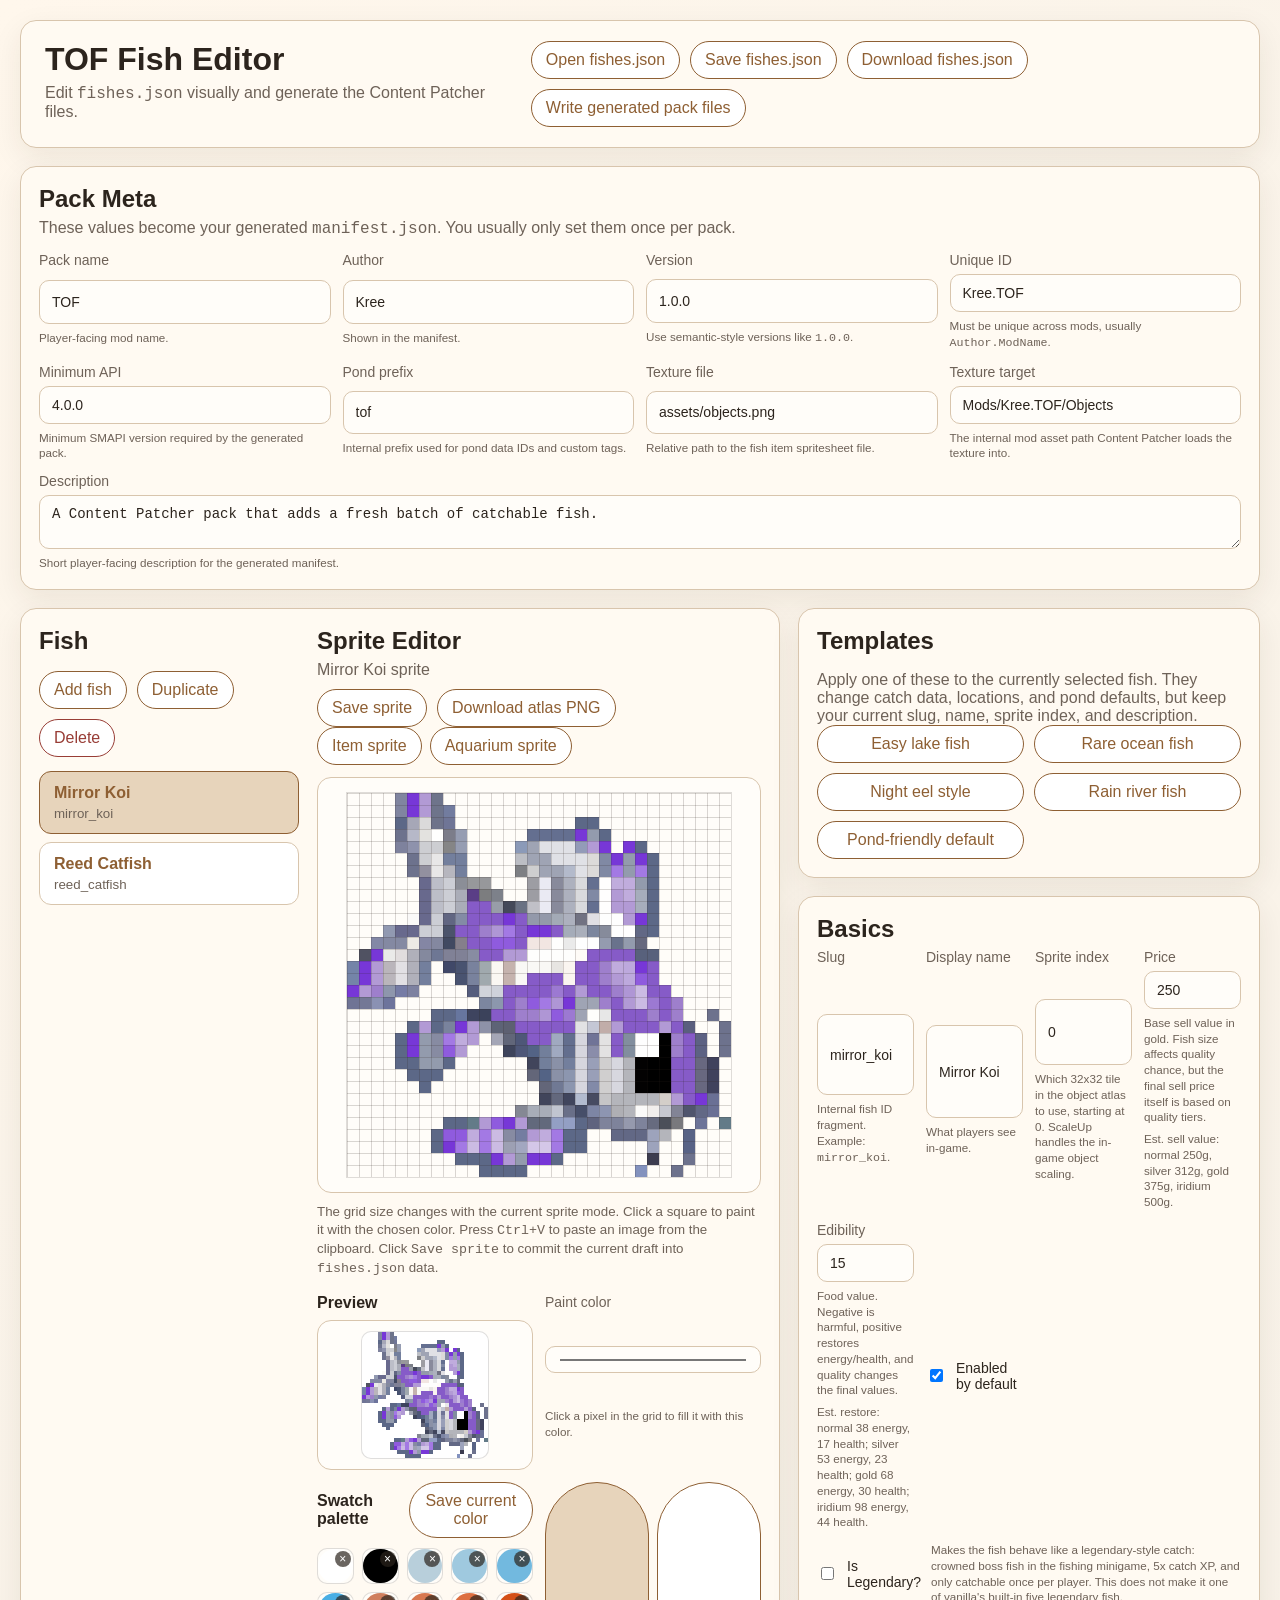
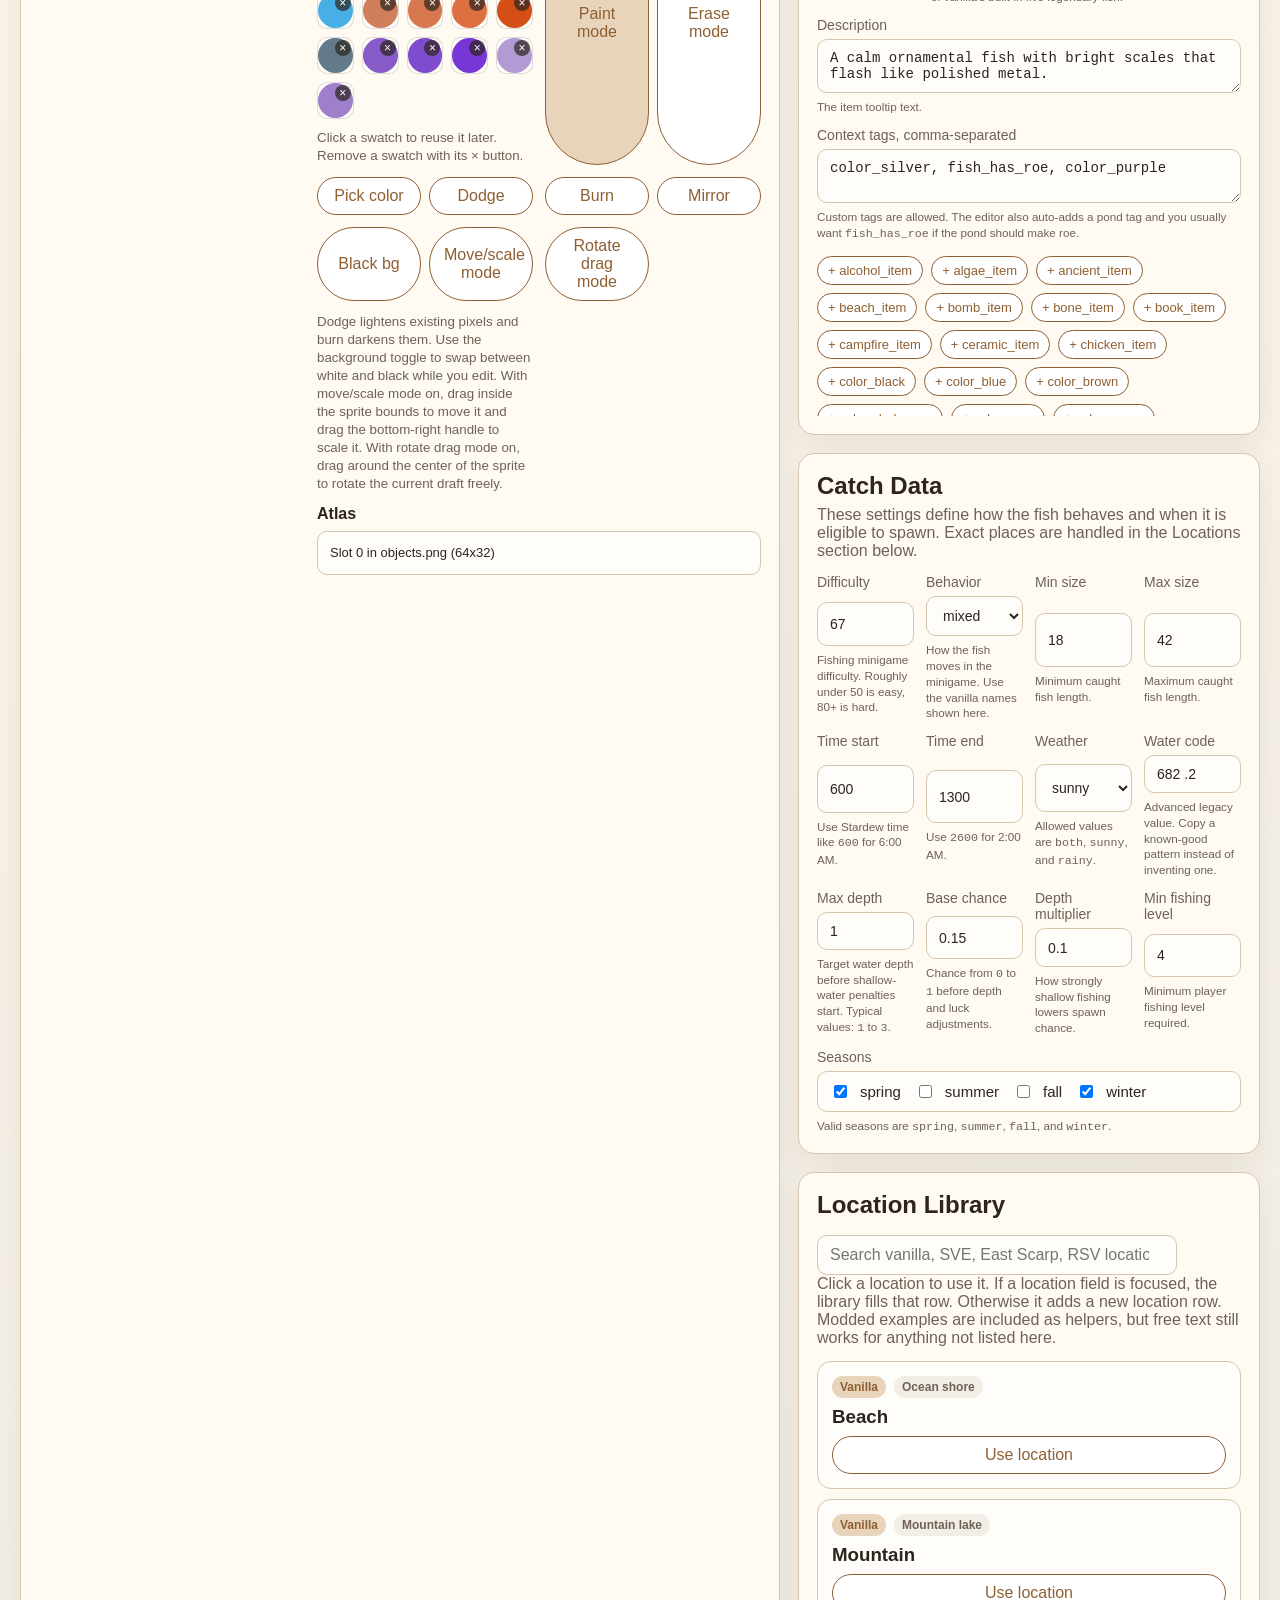
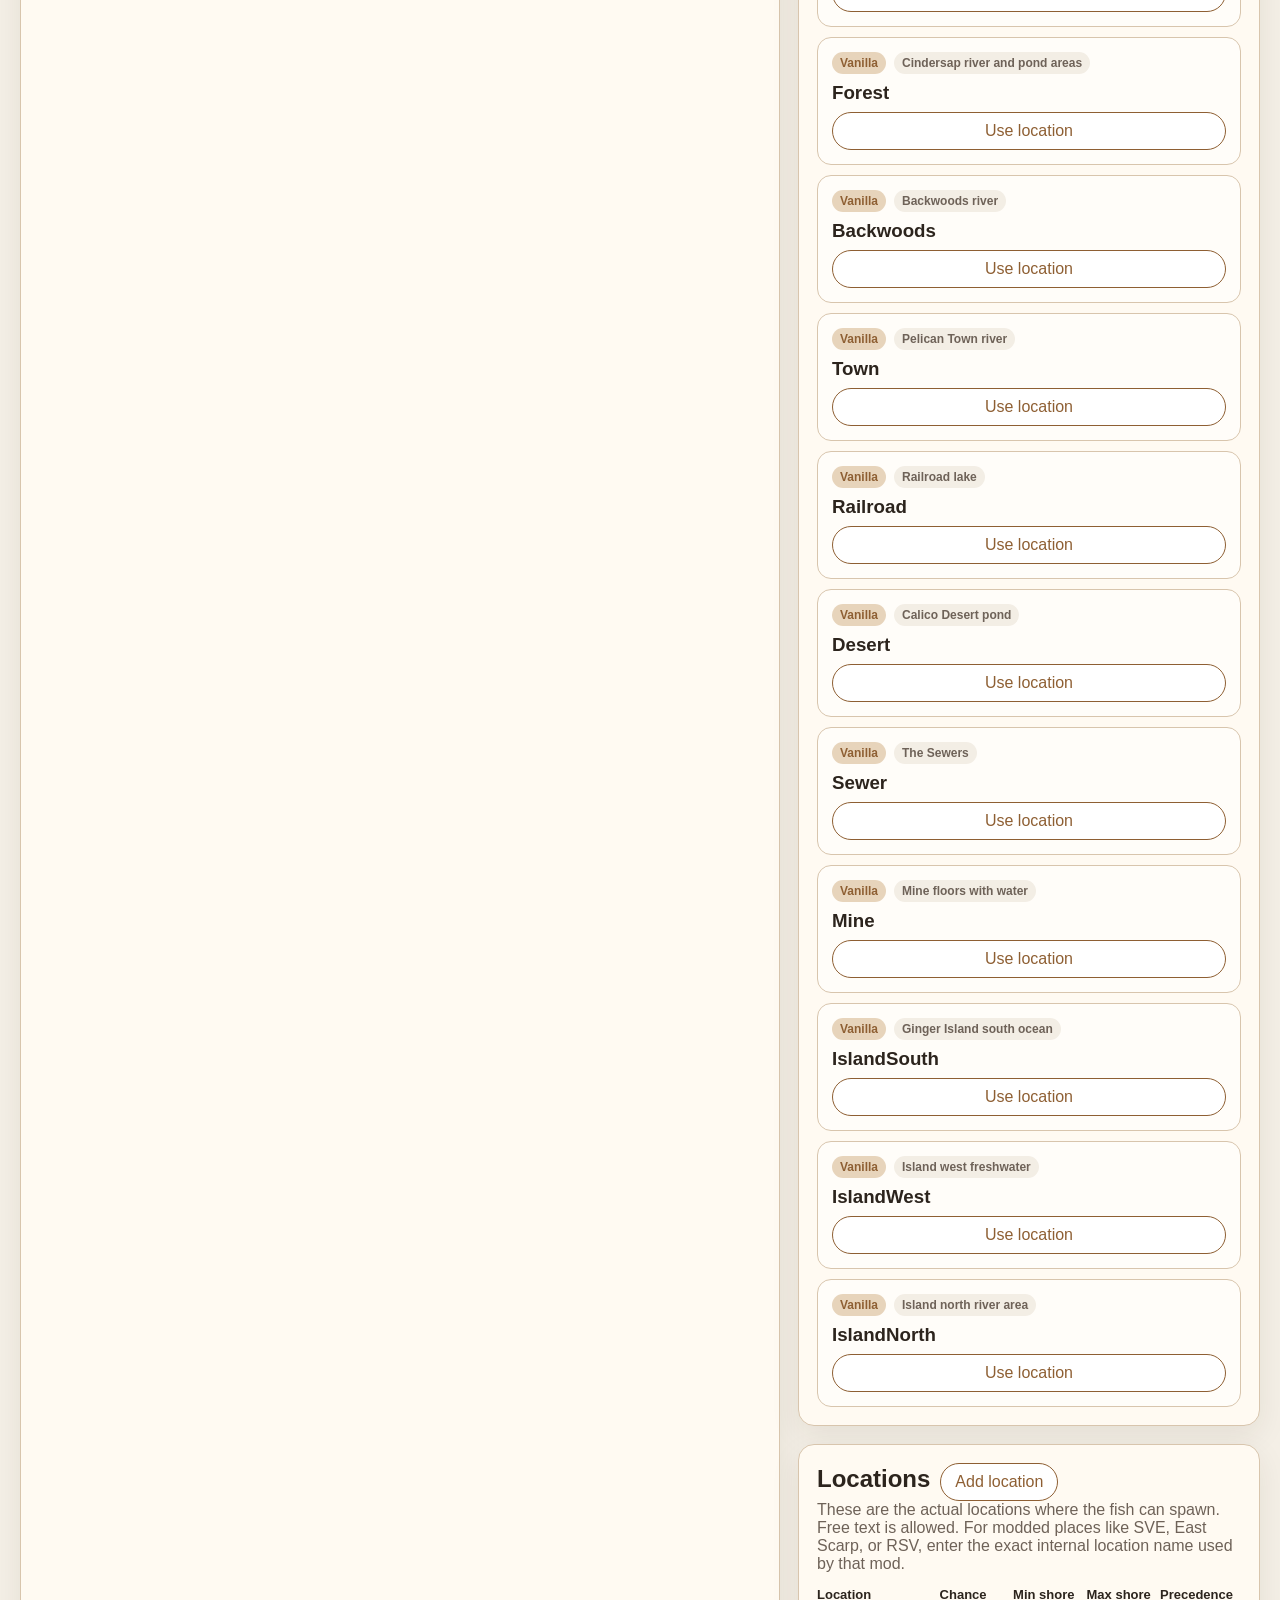
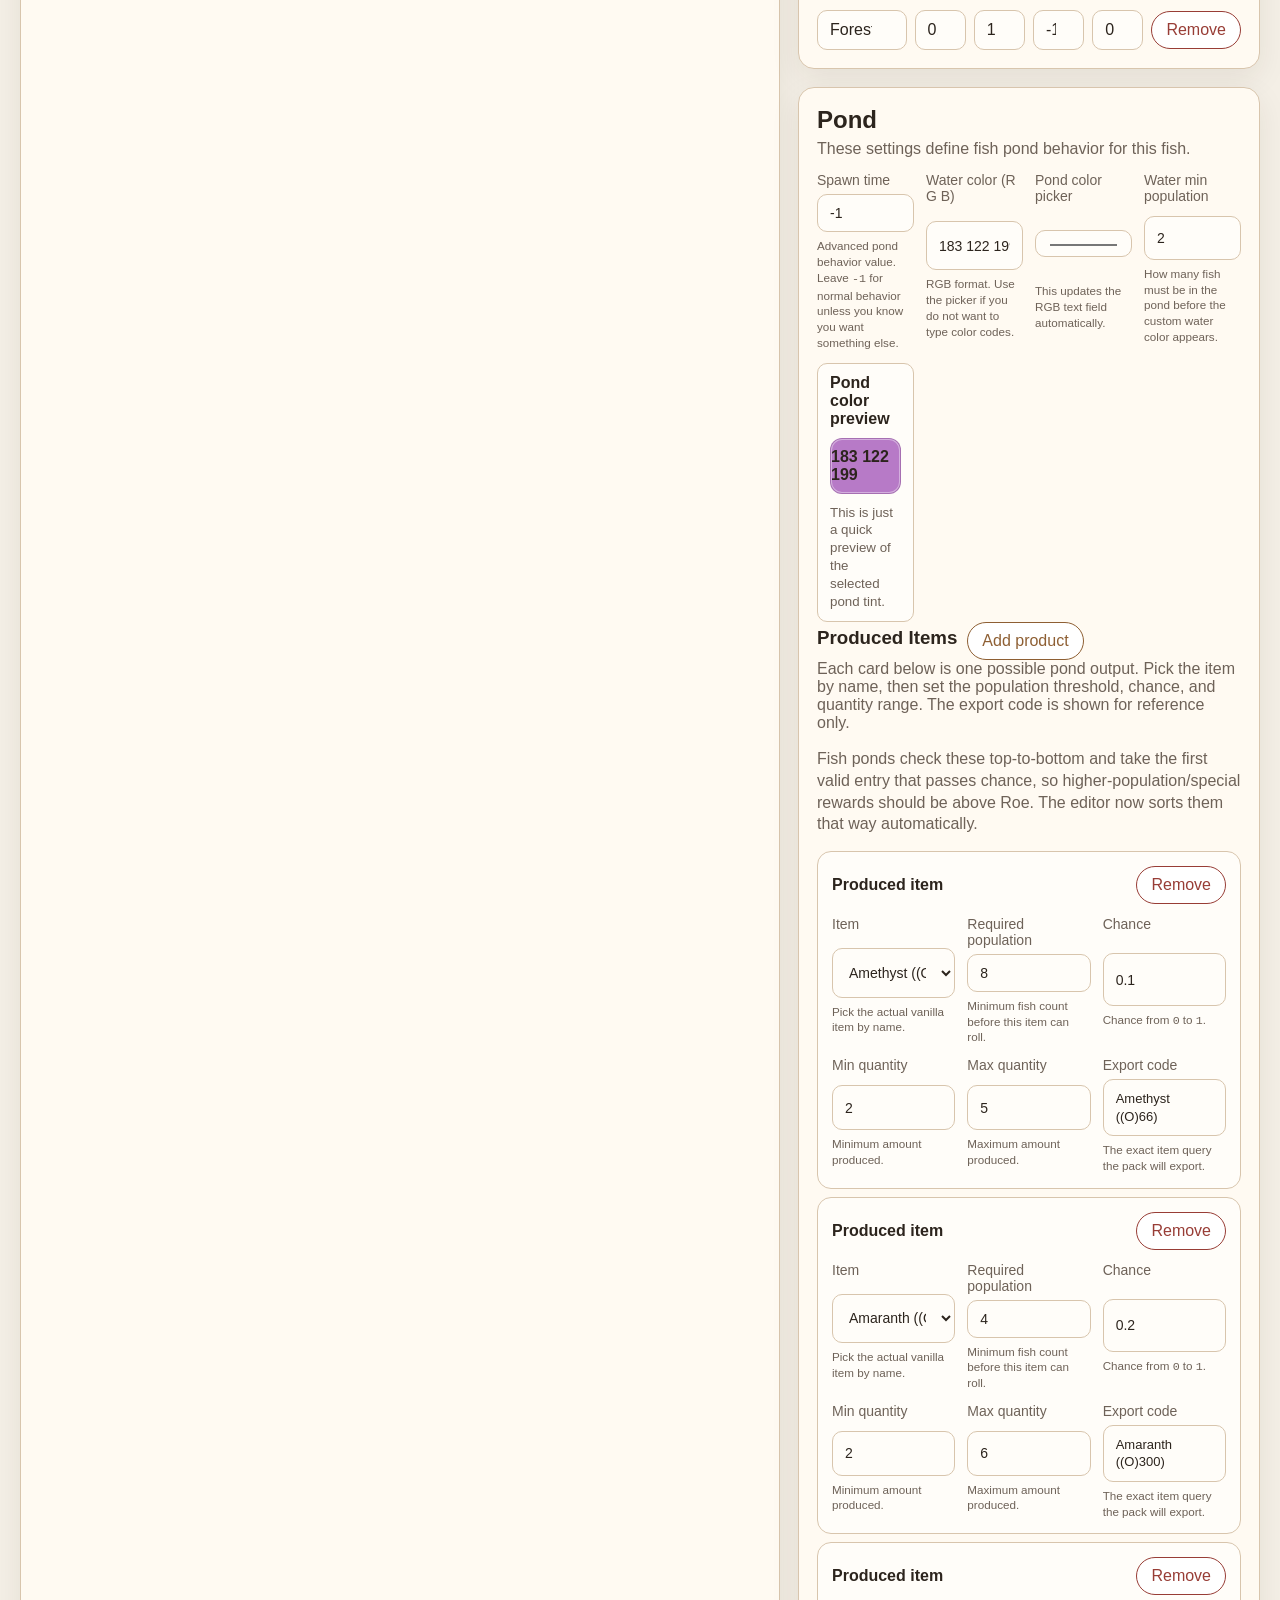
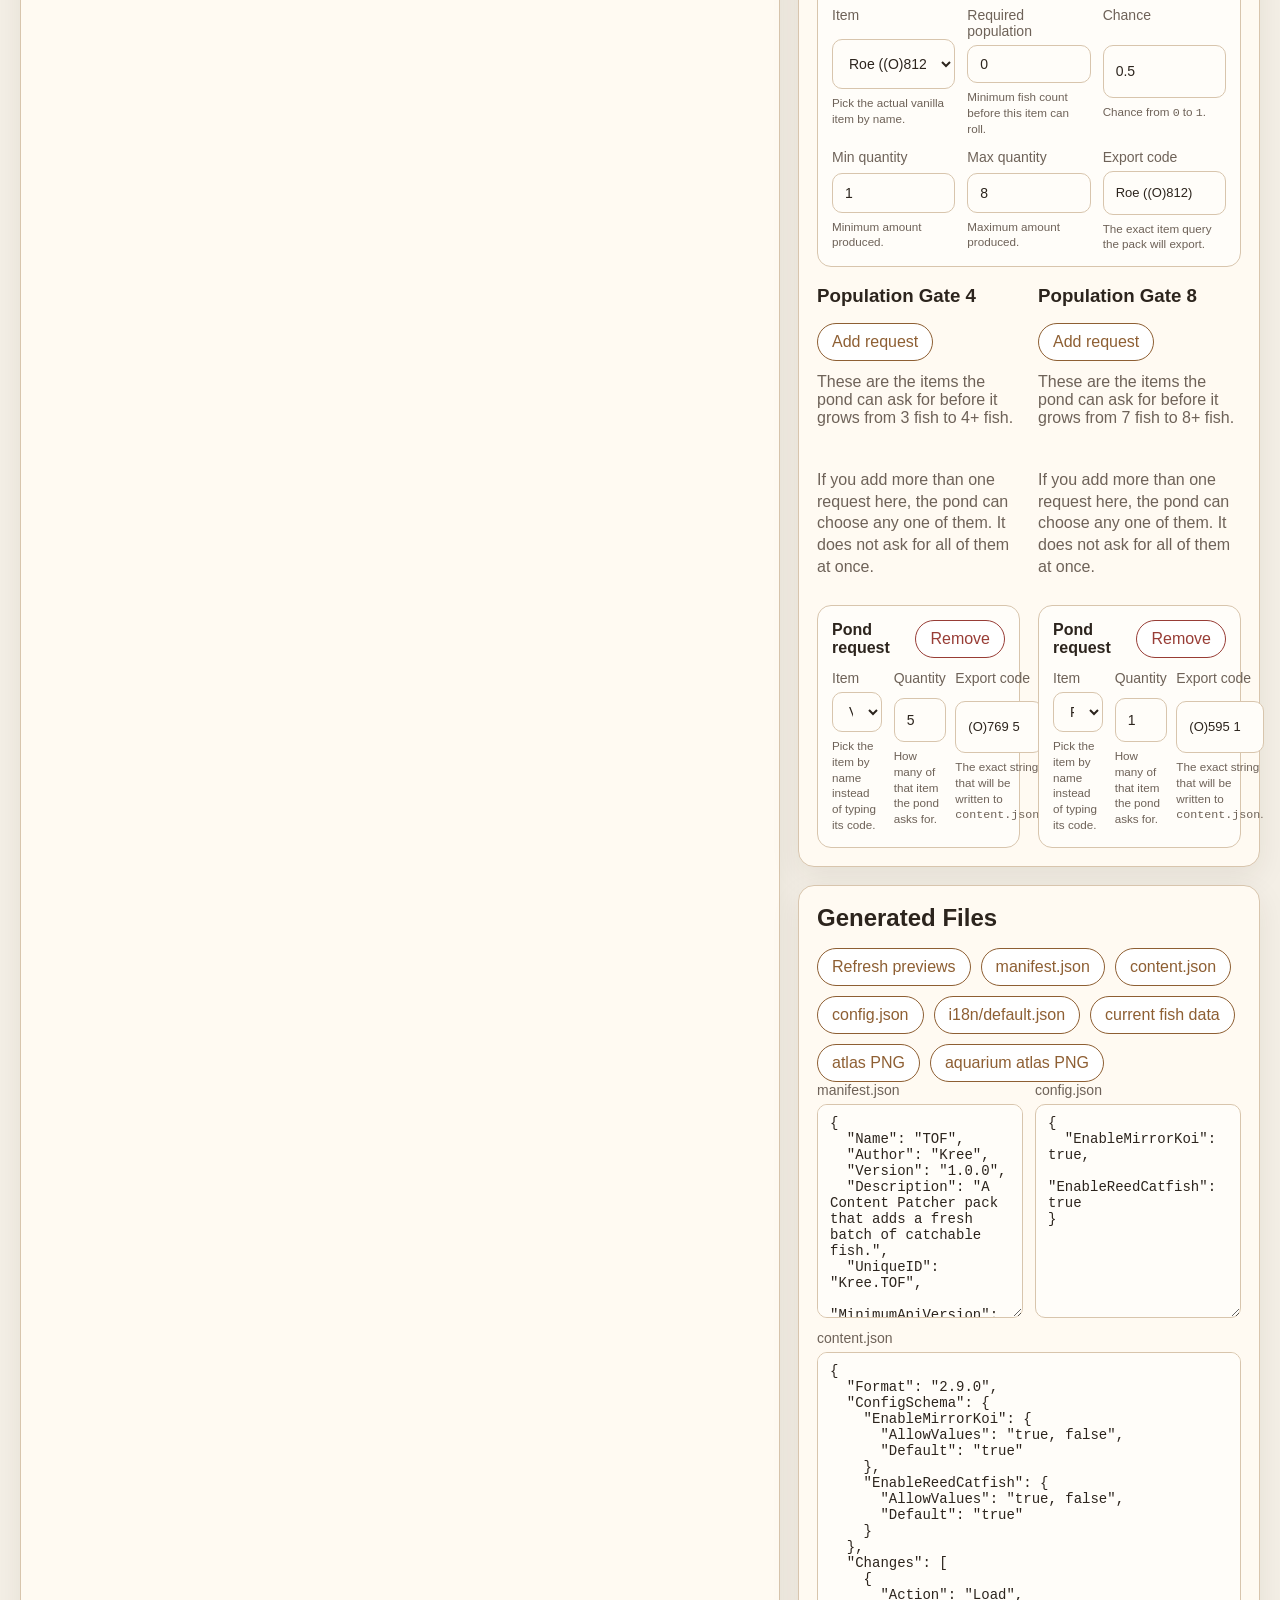
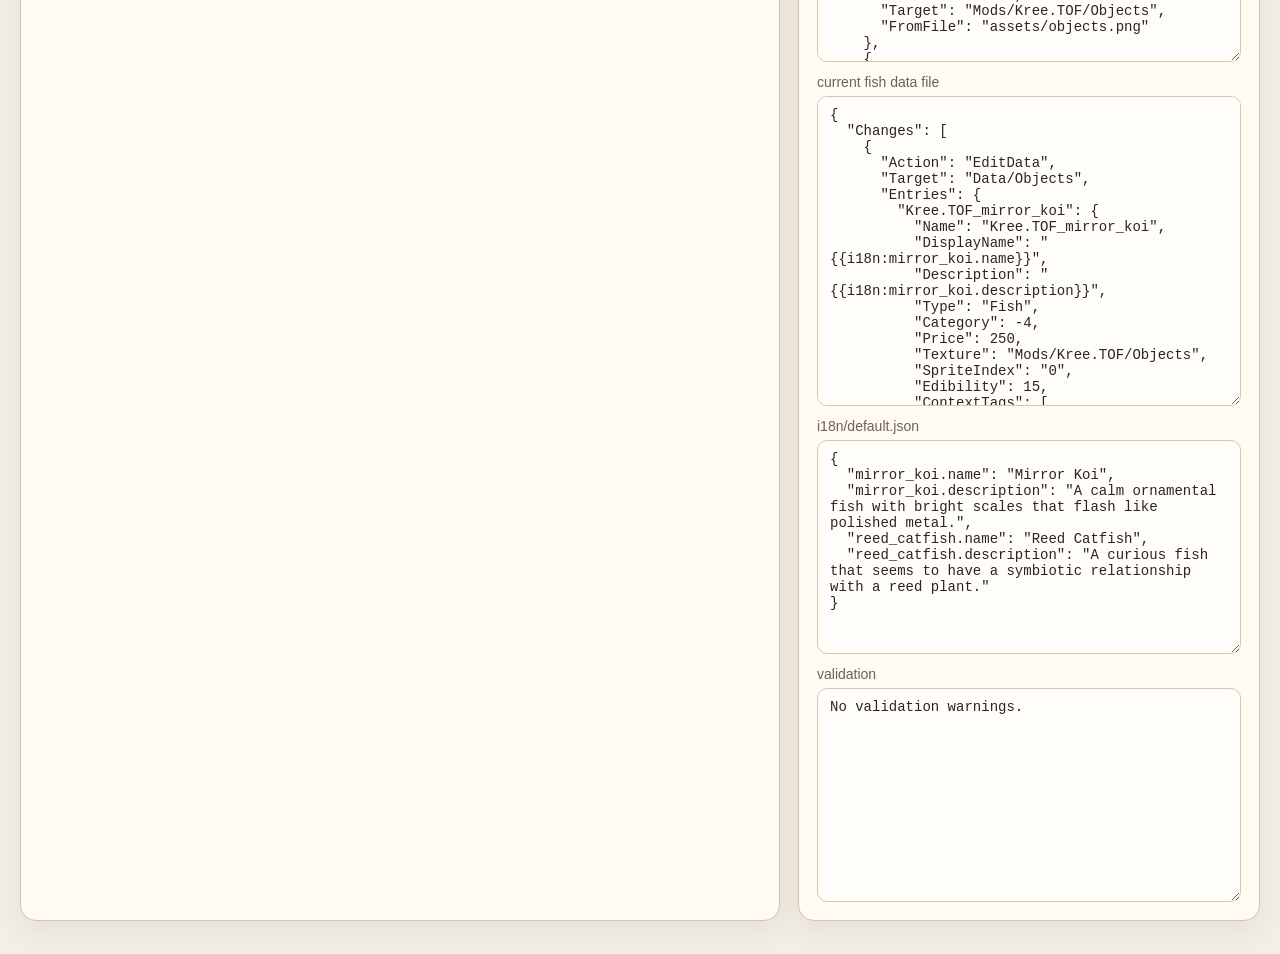
==== TOF/editor/index.html @ 86a4e38c "Initial Stardew mods monorepo" ====
<!DOCTYPE html>
<html lang="en">
<head>
  <meta charset="utf-8">
  <meta name="viewport" content="width=device-width, initial-scale=1">
  <title>TOF Fish Editor</title>
  <link rel="stylesheet" href="styles.css">
</head>
<body>
  <div class="shell">
    <header class="topbar">
      <div>
        <h1>TOF Fish Editor</h1>
        <p>Edit <code>fishes.json</code> visually and generate the Content Patcher files.</p>
      </div>
      <div class="toolbar">
        <button id="open-source">Open fishes.json</button>
        <button id="save-source">Save fishes.json</button>
        <button id="download-source">Download fishes.json</button>
        <button id="write-pack">Write generated pack files</button>
      </div>
    </header>

    <section class="meta card">
      <h2>Pack Meta</h2>
      <p class="section-copy">These values become your generated <code>manifest.json</code>. You usually only set them once per pack.</p>
      <div class="grid meta-grid">
        <label>Pack name<input id="packName" type="text"><small class="hint">Player-facing mod name.</small></label>
        <label>Author<input id="author" type="text"><small class="hint">Shown in the manifest.</small></label>
        <label>Version<input id="version" type="text"><small class="hint">Use semantic-style versions like <code>1.0.0</code>.</small></label>
        <label>Unique ID<input id="uniqueId" type="text"><small class="hint">Must be unique across mods, usually <code>Author.ModName</code>.</small></label>
        <label>Minimum API<input id="minimumApiVersion" type="text"><small class="hint">Minimum SMAPI version required by the generated pack.</small></label>
        <label>Pond prefix<input id="pondPrefix" type="text"><small class="hint">Internal prefix used for pond data IDs and custom tags.</small></label>
        <label>Texture file<input id="objectsTextureFile" type="text"><small class="hint">Relative path to the fish item spritesheet file.</small></label>
        <label>Texture target<input id="objectsTextureTarget" type="text"><small class="hint">The internal mod asset path Content Patcher loads the texture into.</small></label>
        <label class="wide">Description<textarea id="description" rows="2"></textarea><small class="hint">Short player-facing description for the generated manifest.</small></label>
      </div>
    </section>

    <div class="main">
      <aside class="sidebar card">
        <div class="sidebar-layout">
          <section class="sidebar-column">
            <div class="sidebar-head">
              <h2>Fish</h2>
              <div class="stack">
                <button id="add-fish">Add fish</button>
                <button id="duplicate-fish">Duplicate</button>
                <button id="delete-fish" class="danger">Delete</button>
              </div>
            </div>
            <div id="fish-list" class="fish-list"></div>
          </section>

          <section class="sprite-panel">
            <div class="section-head">
              <div>
                <h2>Sprite Editor</h2>
                <p id="spriteEditorLabel" class="section-copy">Draw the selected fish sprite here.</p>
              </div>
              <div class="stack">
                <button id="save-sprite">Save sprite</button>
                <button id="download-atlas">Download atlas PNG</button>
              </div>
            </div>
              <div class="sprite-mode-row">
                <button id="spriteEditItem" class="active" type="button">Item sprite</button>
                <button id="spriteEditAquarium" type="button">Aquarium sprite</button>
              </div>
              <div class="sprite-layout">
                <div class="sprite-stage">
                  <div class="sprite-frame">
                    <div id="spriteEditorGrid" class="sprite-grid" aria-label="Fish sprite editor" tabindex="0">
                      <canvas id="spriteEditorCanvas" width="384" height="384" aria-label="Fish sprite editor canvas"></canvas>
                    </div>
                  </div>
                  <small class="hint">The grid size changes with the current sprite mode. Click a square to paint it with the chosen color. Press <code>Ctrl+V</code> to paste an image from the clipboard. Click <code>Save sprite</code> to commit the current draft into <code>fishes.json</code> data.</small>
                </div>
                <div class="sprite-tools">
                  <div class="sprite-preview-card">
                    <strong>Preview</strong>
                    <div class="sprite-preview-frame">
                      <canvas id="spritePreviewCanvas" width="32" height="32" aria-label="Fish sprite preview"></canvas>
                    </div>
                  </div>
                  <label>Paint color
                    <input id="spriteColor" type="color" value="#6f92b8">
                    <small class="hint">Click a pixel in the grid to fill it with this color.</small>
                  </label>
                  <div class="sprite-palette-card">
                    <div class="product-card-head">
                      <strong>Swatch palette</strong>
                      <button id="save-swatch" type="button">Save current color</button>
                    </div>
                    <div id="spritePalette" class="sprite-palette"></div>
                    <small class="hint">Click a swatch to reuse it later. Remove a swatch with its × button.</small>
                  </div>
                  <div class="sprite-tool-row simple">
                    <button id="spritePaintTool" class="active" type="button">Paint mode</button>
                    <button id="spriteEraseTool" type="button">Erase mode</button>
                  </div>
                  <div class="sprite-tool-row simple">
                    <button id="spritePickColorTool" type="button">Pick color</button>
                    <button id="spriteDodgeTool" type="button">Dodge</button>
                  </div>
                  <div class="sprite-tool-row simple">
                    <button id="spriteBurnTool" type="button">Burn</button>
                    <button id="mirrorSprite" type="button">Mirror</button>
                  </div>
                  <div class="sprite-tool-row simple">
                    <button id="spriteBackgroundToggle" type="button">Black bg</button>
                    <button id="spriteTransformMoveScale" type="button">Move/scale mode</button>
                  </div>
                  <div class="sprite-tool-row simple">
                    <button id="spriteTransformRotate" type="button">Rotate drag mode</button>
                  </div>
                  <small class="hint">Dodge lightens existing pixels and burn darkens them. Use the background toggle to swap between white and black while you edit. With move/scale mode on, drag inside the sprite bounds to move it and drag the bottom-right handle to scale it. With rotate drag mode on, drag around the center of the sprite to rotate the current draft freely.</small>
                  <div id="aquariumControls" class="aquarium-controls hidden">
                    <div class="aquarium-card">
                      <div class="section-head compact">
                        <strong>Aquarium setup</strong>
                        <label class="checkbox aquarium-inline-toggle"><input id="aquariumEnabled" type="checkbox"> Enable</label>
                      </div>
                      <div id="aquariumStatus" class="item-name"></div>
                      <label>Aquarium movement type
                        <select id="aquariumType">
                          <option value="fish">fish</option>
                          <option value="eel">eel</option>
                          <option value="float">float</option>
                          <option value="ground">ground</option>
                          <option value="static">static</option>
                          <option value="crawl">crawl</option>
                          <option value="front_crawl">front_crawl</option>
                          <option value="cephalopod">cephalopod</option>
                        </select>
                        <small id="aquariumTypeHint" class="hint">This is the raw aquarium movement type written to <code>Data/AquariumFish</code>.</small>
                      </label>
                    </div>
                    <div class="aquarium-card">
                      <div class="section-head compact">
                        <strong>Aquarium frames</strong>
                        <div class="stack">
                          <button id="addAquariumFrame" type="button">Add frame</button>
                          <button id="duplicateAquariumFrame" type="button">Duplicate frame</button>
                          <button id="removeAquariumFrame" type="button" class="danger">Remove frame</button>
                        </div>
                      </div>
                      <small class="hint">Each frame here is a local frame index like <code>0</code>, <code>1</code>, <code>2</code>. The selected frame is what you are editing on the grid.</small>
                      <div id="aquariumFrameList" class="aquarium-frame-list"></div>
                    </div>
                    <div class="aquarium-card">
                      <div class="section-head compact">
                        <strong>Animation mapping</strong>
                        <button id="autoFillAquariumMapping" type="button">Auto-fill mapping</button>
                      </div>
                      <small id="aquariumFieldGuide" class="hint">These fields are the raw <code>Data/AquariumFish</code> parts after the movement type. Use local frame numbers only. The editor converts them to exported atlas indexes for you.</small>
                      <div class="aquarium-field-grid">
                        <label>Field 3
                          <input id="aquariumField3" type="text" placeholder="0">
                          <small class="hint">Usually a single local frame or short frame set.</small>
                        </label>
                        <label>Field 4
                          <input id="aquariumField4" type="text" placeholder="0 1 1">
                          <small class="hint">Space-separated local frame numbers.</small>
                        </label>
                        <label>Field 5
                          <input id="aquariumField5" type="text" placeholder="2 2 3 3">
                          <small class="hint">Leave blank if this type does not use it.</small>
                        </label>
                        <label>Field 6
                          <input id="aquariumField6" type="text" placeholder="4 5">
                          <small class="hint">Leave blank if this type does not use it.</small>
                        </label>
                      </div>
                    </div>
                    <div class="aquarium-card">
                      <strong>Aquarium export preview</strong>
                      <div id="aquariumEntryPreview" class="item-name"></div>
                      <small class="hint">Aquarium frames are edited as <code>24x24</code> sprites and exported onto <code>24x48</code> aquarium sheet slots indexed through <code>Data/AquariumFish</code>. Older TOF aquarium drafts made at <code>32x32</code> are downscaled on load.</small>
                    </div>
                  </div>
                  <div class="sprite-meta">
                    <strong>Atlas</strong>
                    <div id="spriteAtlasMeta" class="item-name"></div>
                  </div>
                </div>
              </div>
            </section>
        </div>
      </aside>

      <main class="editor">
        <section class="card">
          <div class="section-head">
            <h2>Templates</h2>
            <span class="section-copy">Apply one of these to the currently selected fish. They change catch data, locations, and pond defaults, but keep your current slug, name, sprite index, and description.</span>
          </div>
          <div class="preset-grid">
            <button type="button" class="preset-button" data-preset="easyLake">Easy lake fish</button>
            <button type="button" class="preset-button" data-preset="rareOcean">Rare ocean fish</button>
            <button type="button" class="preset-button" data-preset="nightEel">Night eel style</button>
            <button type="button" class="preset-button" data-preset="rainRiver">Rain river fish</button>
            <button type="button" class="preset-button" data-preset="pondFriendly">Pond-friendly default</button>
          </div>
        </section>

        <section class="card">
          <h2>Basics</h2>
          <div class="grid">
            <label>Slug<input id="slug" type="text"><small class="hint">Internal fish ID fragment. Example: <code>mirror_koi</code>.</small></label>
            <label>Display name<input id="displayName" type="text"><small class="hint">What players see in-game.</small></label>
            <label>Sprite index<input id="spriteIndex" type="number"><small class="hint">Which 32x32 tile in the object atlas to use, starting at 0. ScaleUp handles the in-game object scaling.</small></label>
            <label>Price<input id="price" type="number"><small class="hint">Base sell value in gold. Fish size affects quality chance, but the final sell price itself is based on quality tiers.</small><small id="priceEstimate" class="hint">Est. sell value: normal 0g, silver 0g, gold 0g, iridium 0g.</small></label>
            <label>Edibility<input id="edibility" type="number"><small class="hint">Food value. Negative is harmful, positive restores energy/health, and quality changes the final values.</small><small id="edibilityEstimate" class="hint">Est. restore: normal 0 energy, 0 health; silver 0 energy, 0 health; gold 0 energy, 0 health; iridium 0 energy, 0 health.</small></label>
            <label class="checkbox"><input id="enabledByDefault" type="checkbox"> Enabled by default</label>
            <label class="checkbox wide"><input id="isLegendary" type="checkbox"> Is Legendary?<small class="hint">Makes the fish behave like a legendary-style catch: crowned boss fish in the fishing minigame, 5x catch XP, and only catchable once per player. This does not make it one of vanilla's built-in five legendary fish.</small></label>
            <label class="wide">Description<textarea id="fishDescription" rows="2"></textarea><small class="hint">The item tooltip text.</small></label>
            <label class="wide">Context tags, comma-separated<textarea id="contextTags" rows="2"></textarea><small class="hint">Custom tags are allowed. The editor also auto-adds a pond tag and you usually want <code>fish_has_roe</code> if the pond should make roe.</small>
              <div id="contextTagButtons" class="tag-button-row"></div>
            </label>
          </div>
        </section>

        <section class="card">
          <h2>Catch Data</h2>
          <p class="section-copy">These settings define how the fish behaves and when it is eligible to spawn. Exact places are handled in the Locations section below.</p>
          <div class="grid">
            <label>Difficulty<input id="difficulty" type="number"><small class="hint">Fishing minigame difficulty. Roughly under 50 is easy, 80+ is hard.</small></label>
            <label>Behavior
              <select id="behavior">
                <option value="mixed">mixed</option>
                <option value="sinker">sinker</option>
                <option value="smooth">smooth</option>
                <option value="dart">dart</option>
                <option value="floater">floater</option>
              </select>
              <small class="hint">How the fish moves in the minigame. Use the vanilla names shown here.</small>
            </label>
            <label>Min size<input id="minSize" type="number"><small class="hint">Minimum caught fish length.</small></label>
            <label>Max size<input id="maxSize" type="number"><small class="hint">Maximum caught fish length.</small></label>
            <label>Time start<input id="timeStart" type="number" placeholder="600"><small class="hint">Use Stardew time like <code>600</code> for 6:00 AM.</small></label>
            <label>Time end<input id="timeEnd" type="number" placeholder="2600"><small class="hint">Use <code>2600</code> for 2:00 AM.</small></label>
            <label>Weather
              <select id="weather">
                <option value="both">both</option>
                <option value="sunny">sunny</option>
                <option value="rainy">rainy</option>
              </select>
              <small class="hint">Allowed values are <code>both</code>, <code>sunny</code>, and <code>rainy</code>.</small>
            </label>
            <label>Water code<input id="waterCode" type="text"><small class="hint">Advanced legacy value. Copy a known-good pattern instead of inventing one.</small></label>
            <label>Max depth<input id="maxDepth" type="number"><small class="hint">Target water depth before shallow-water penalties start. Typical values: <code>1</code> to <code>3</code>.</small></label>
            <label>Base chance<input id="baseChance" type="number" step="0.01"><small class="hint">Chance from <code>0</code> to <code>1</code> before depth and luck adjustments.</small></label>
            <label>Depth multiplier<input id="depthMultiplier" type="number" step="0.01"><small class="hint">How strongly shallow fishing lowers spawn chance.</small></label>
            <label>Min fishing level<input id="minFishingLevel" type="number"><small class="hint">Minimum player fishing level required.</small></label>
            <label class="wide">Seasons
              <div id="seasonsGroup" class="season-group">
                <label class="checkbox small"><input data-season="spring" type="checkbox"> spring</label>
                <label class="checkbox small"><input data-season="summer" type="checkbox"> summer</label>
                <label class="checkbox small"><input data-season="fall" type="checkbox"> fall</label>
                <label class="checkbox small"><input data-season="winter" type="checkbox"> winter</label>
              </div>
              <small class="hint">Valid seasons are <code>spring</code>, <code>summer</code>, <code>fall</code>, and <code>winter</code>.</small>
            </label>
          </div>
        </section>

        <section class="card">
          <div class="section-head">
            <h2>Location Library</h2>
            <input id="locationLibrarySearch" class="library-search" type="search" placeholder="Search vanilla, SVE, East Scarp, RSV locations">
          </div>
          <p class="section-copy">Click a location to use it. If a location field is focused, the library fills that row. Otherwise it adds a new location row. Modded examples are included as helpers, but free text still works for anything not listed here.</p>
          <div id="locationLibraryList" class="library-list"></div>
        </section>

        <section class="card">
          <div class="section-head">
            <h2>Locations</h2>
            <button id="add-location">Add location</button>
          </div>
          <p class="section-copy">These are the actual locations where the fish can spawn. Free text is allowed. For modded places like SVE, East Scarp, or RSV, enter the exact internal location name used by that mod.</p>
          <div class="table table-header">
            <div class="row location-row header-row">
              <strong>Location</strong>
              <strong>Chance</strong>
              <strong>Min shore</strong>
              <strong>Max shore</strong>
              <strong>Precedence</strong>
              <strong></strong>
            </div>
          </div>
          <div id="locations-table" class="table"></div>
        </section>

        <section class="card">
          <h2>Pond</h2>
          <p class="section-copy">These settings define fish pond behavior for this fish.</p>
          <div class="grid">
            <label>Spawn time<input id="pondSpawnTime" type="number"><small class="hint">Advanced pond behavior value. Leave <code>-1</code> for normal behavior unless you know you want something else.</small></label>
            <label>Water color (R G B)<input id="pondWaterColor" type="text" placeholder="200 225 235" oninput="const parts=this.value.trim().split(/[,\s]+/).map(v=>Math.max(0,Math.min(255,parseInt(v||'0',10)||0))); const rgb=(parts.length>=3?[parts[0],parts[1],parts[2]]:[200,225,235]).join(' '); const hex='#'+(parts.length>=3?[parts[0],parts[1],parts[2]]:[200,225,235]).map(v=>v.toString(16).padStart(2,'0')).join(''); const picker=document.getElementById('pondWaterColorPicker'); const preview=document.getElementById('pondWaterColorPreview'); this.value=rgb; if(picker) picker.value=hex; if(preview){preview.style.background=hex; preview.style.backgroundColor=hex; preview.textContent=rgb;} window.tofSetPondColor&&window.tofSetPondColor(rgb,hex);" onchange="const parts=this.value.trim().split(/[,\s]+/).map(v=>Math.max(0,Math.min(255,parseInt(v||'0',10)||0))); const rgb=(parts.length>=3?[parts[0],parts[1],parts[2]]:[200,225,235]).join(' '); const hex='#'+(parts.length>=3?[parts[0],parts[1],parts[2]]:[200,225,235]).map(v=>v.toString(16).padStart(2,'0')).join(''); const picker=document.getElementById('pondWaterColorPicker'); const preview=document.getElementById('pondWaterColorPreview'); this.value=rgb; if(picker) picker.value=hex; if(preview){preview.style.background=hex; preview.style.backgroundColor=hex; preview.textContent=rgb;} window.tofSetPondColor&&window.tofSetPondColor(rgb,hex);"><small class="hint">RGB format. Use the picker if you do not want to type color codes.</small></label>
            <label>Pond color picker<input id="pondWaterColorPicker" type="color" oninput="const hex=this.value.replace('#',''); const rgb=[parseInt(hex.slice(0,2),16)||0,parseInt(hex.slice(2,4),16)||0,parseInt(hex.slice(4,6),16)||0].join(' '); const field=document.getElementById('pondWaterColor'); const preview=document.getElementById('pondWaterColorPreview'); if(field) field.value=rgb; if(preview){preview.style.background=this.value; preview.style.backgroundColor=this.value; preview.textContent=rgb;} window.tofSetPondColor&&window.tofSetPondColor(rgb,this.value);" onchange="const hex=this.value.replace('#',''); const rgb=[parseInt(hex.slice(0,2),16)||0,parseInt(hex.slice(2,4),16)||0,parseInt(hex.slice(4,6),16)||0].join(' '); const field=document.getElementById('pondWaterColor'); const preview=document.getElementById('pondWaterColorPreview'); if(field) field.value=rgb; if(preview){preview.style.background=this.value; preview.style.backgroundColor=this.value; preview.textContent=rgb;} window.tofSetPondColor&&window.tofSetPondColor(rgb,this.value);"><small class="hint">This updates the RGB text field automatically.</small></label>
            <label>Water min population<input id="pondWaterMinPopulation" type="number"><small class="hint">How many fish must be in the pond before the custom water color appears.</small></label>
            <div class="color-preview-card">
              <strong>Pond color preview</strong>
              <div id="pondWaterColorPreview" class="color-preview-swatch"></div>
              <small class="hint">This is just a quick preview of the selected pond tint.</small>
            </div>
          </div>
          <div class="section-head">
            <h3>Produced Items</h3>
            <button id="add-product">Add product</button>
          </div>
          <p class="section-copy">Each card below is one possible pond output. Pick the item by name, then set the population threshold, chance, and quantity range. The export code is shown for reference only.</p>
          <p class="hint">Fish ponds check these top-to-bottom and take the first valid entry that passes chance, so higher-population/special rewards should be above Roe. The editor now sorts them that way automatically.</p>
          <div id="products-table" class="table"></div>
          <div class="gate-sections">
            <section class="gate-section">
              <div class="section-head">
                <h3>Population Gate 4</h3>
                <button id="add-gate4">Add request</button>
              </div>
              <p class="section-copy">These are the items the pond can ask for before it grows from 3 fish to 4+ fish.</p>
              <p class="hint">If you add more than one request here, the pond can choose any one of them. It does not ask for all of them at once.</p>
              <div id="gate4Table" class="table"></div>
            </section>
            <section class="gate-section">
              <div class="section-head">
                <h3>Population Gate 8</h3>
                <button id="add-gate8">Add request</button>
              </div>
              <p class="section-copy">These are the items the pond can ask for before it grows from 7 fish to 8+ fish.</p>
              <p class="hint">If you add more than one request here, the pond can choose any one of them. It does not ask for all of them at once.</p>
              <div id="gate8Table" class="table"></div>
            </section>
          </div>
        </section>

        <section class="card outputs">
          <div class="section-head">
            <h2>Generated Files</h2>
              <div class="stack">
                <button id="refresh-output">Refresh previews</button>
                <button id="download-manifest">manifest.json</button>
                <button id="download-content">content.json</button>
                <button id="download-config">config.json</button>
                <button id="download-i18n">i18n/default.json</button>
                <button id="download-current-fish-data">current fish data</button>
                <button id="download-atlas-output">atlas PNG</button>
                <button id="download-aquarium-atlas-output">aquarium atlas PNG</button>
              </div>
            </div>
            <div class="output-grid">
              <label>manifest.json<textarea id="manifestPreview" readonly rows="12"></textarea></label>
              <label>config.json<textarea id="configPreview" readonly rows="12"></textarea></label>
              <label class="wide">content.json<textarea id="contentPreview" readonly rows="18"></textarea></label>
              <label class="wide">current fish data file<textarea id="dataPreview" readonly rows="18"></textarea></label>
              <label class="wide">i18n/default.json<textarea id="i18nPreview" readonly rows="12"></textarea></label>
              <label class="wide">validation<textarea id="validationPreview" readonly rows="12"></textarea></label>
            </div>
          </section>
      </main>
    </div>
  </div>

  <template id="location-row-template">
    <div class="row location-row">
      <input data-field="location" type="text" list="location-suggestions" placeholder="Location">
      <input data-field="chance" type="number" step="0.01" placeholder="Chance">
      <input data-field="minDistanceFromShore" type="number" placeholder="Min shore">
      <input data-field="maxDistanceFromShore" type="number" placeholder="Max shore">
      <input data-field="precedence" type="number" placeholder="Precedence">
      <button data-action="remove" class="danger">Remove</button>
    </div>
  </template>

  <template id="product-row-template">
    <article class="product-card">
      <div class="product-card-head">
        <strong>Produced item</strong>
        <button data-action="remove" class="danger">Remove</button>
      </div>
      <div class="product-card-grid">
        <label>Item
          <select data-field="itemId"></select>
          <small class="hint">Pick the actual vanilla item by name.</small>
        </label>
        <label>Required population
          <input data-field="requiredPopulation" type="number" placeholder="0">
          <small class="hint">Minimum fish count before this item can roll.</small>
        </label>
        <label>Chance
          <input data-field="chance" type="number" step="0.01" placeholder="0.50">
          <small class="hint">Chance from <code>0</code> to <code>1</code>.</small>
        </label>
        <label>Min quantity
          <input data-field="minQuantity" type="number" placeholder="1">
          <small class="hint">Minimum amount produced.</small>
        </label>
        <label>Max quantity
          <input data-field="maxQuantity" type="number" placeholder="1">
          <small class="hint">Maximum amount produced.</small>
        </label>
        <label>Export code
          <div data-field="itemName" class="item-name"></div>
          <small class="hint">The exact item query the pack will export.</small>
        </label>
      </div>
    </article>
  </template>

  <template id="gate-row-template">
    <article class="gate-card">
      <div class="gate-card-head">
        <strong>Pond request</strong>
        <button data-action="remove" class="danger">Remove</button>
      </div>
      <div class="gate-card-grid">
        <label>Item
          <select data-field="itemId"></select>
          <small class="hint">Pick the item by name instead of typing its code.</small>
        </label>
        <label>Quantity
          <input data-field="quantity" type="number" min="1" placeholder="1">
          <small class="hint">How many of that item the pond asks for.</small>
        </label>
        <label>Export code
          <div data-field="exportCode" class="item-name"></div>
          <small class="hint">The exact string that will be written to <code>content.json</code>.</small>
        </label>
      </div>
    </article>
  </template>

  <datalist id="location-suggestions">
    <option value="Beach"></option>
    <option value="Mountain"></option>
    <option value="Forest"></option>
    <option value="Backwoods"></option>
    <option value="Town"></option>
    <option value="Railroad"></option>
    <option value="Desert"></option>
    <option value="IslandSouth"></option>
    <option value="IslandWest"></option>
    <option value="IslandNorth"></option>
    <option value="Sewer"></option>
    <option value="Mine"></option>
  </datalist>

  <script src="vanilla-objects.js"></script>
  <script src="app.js"></script>
  </body>
  </html>
---- TOF/editor/styles.css ----
:root {
  --bg: #f4efe6;
  --card: #fffaf2;
  --ink: #2c241d;
  --muted: #6e6258;
  --accent: #8e5f33;
  --accent-soft: #e7d4bb;
  --danger: #983d36;
  --line: #d8c5ad;
  --shadow: 0 10px 30px rgba(55, 34, 15, 0.08);
  --radius: 16px;
  --mono: "Cascadia Code", "Consolas", monospace;
  --sans: "Segoe UI", "Trebuchet MS", sans-serif;
}

* {
  box-sizing: border-box;
}

body {
  margin: 0;
  background:
    radial-gradient(circle at top left, #fff7ec 0, #f4efe6 35%),
    linear-gradient(180deg, #f8f2e8 0, #f0e7d8 100%);
  color: var(--ink);
  font-family: var(--sans);
}

button,
input,
textarea,
select {
  font: inherit;
}

.shell {
  max-width: 1800px;
  margin: 0 auto;
  padding: 20px;
}

.topbar,
.card {
  background: var(--card);
  border: 1px solid var(--line);
  border-radius: var(--radius);
  box-shadow: var(--shadow);
}

.topbar {
  display: flex;
  justify-content: space-between;
  gap: 20px;
  padding: 20px 24px;
  margin-bottom: 18px;
}

.topbar h1,
.card h2,
.card h3 {
  margin: 0 0 6px;
}

.topbar p {
  margin: 0;
  color: var(--muted);
}

.section-copy {
  margin: 0 0 14px;
  color: var(--muted);
}

.section-head .section-copy {
  margin: 0;
  flex: 1 1 320px;
}

.toolbar,
.stack,
.section-head,
.sidebar-head {
  display: flex;
  gap: 10px;
  align-items: center;
  flex-wrap: wrap;
}

.card {
  padding: 18px;
  margin-bottom: 18px;
}

.main {
  display: grid;
  grid-template-columns: minmax(620px, 760px) 1fr;
  gap: 18px;
}

.editor {
  min-width: 0;
}

.sidebar-layout {
  display: grid;
  grid-template-columns: minmax(220px, 260px) minmax(300px, 1fr);
  gap: 18px;
}

.sidebar-column,
.sprite-panel {
  min-width: 0;
}

.fish-list {
  display: grid;
  gap: 8px;
  margin-top: 14px;
}

.fish-item {
  width: 100%;
  text-align: left;
  background: #fff;
  border: 1px solid var(--line);
  border-radius: 12px;
  padding: 12px 14px;
  cursor: pointer;
}

.fish-item.active {
  background: var(--accent-soft);
  border-color: var(--accent);
}

.fish-item small {
  display: block;
  color: var(--muted);
  margin-top: 4px;
}

.grid {
  display: grid;
  gap: 12px;
  grid-template-columns: repeat(4, minmax(0, 1fr));
}

.wide {
  grid-column: 1 / -1;
}

label {
  display: grid;
  gap: 6px;
  color: var(--muted);
  font-size: 14px;
}

.hint {
  color: var(--muted);
  line-height: 1.35;
}

input,
textarea,
select {
  width: 100%;
  border: 1px solid var(--line);
  border-radius: 10px;
  padding: 10px 12px;
  background: #fffdf9;
  color: var(--ink);
}

textarea {
  font-family: var(--mono);
  resize: vertical;
}

button {
  border: 1px solid var(--accent);
  background: #fff;
  color: var(--accent);
  border-radius: 999px;
  padding: 9px 14px;
  cursor: pointer;
}

button:hover {
  background: #f8efe4;
}

button.danger {
  border-color: var(--danger);
  color: var(--danger);
}

.checkbox {
  display: flex;
  align-items: center;
  gap: 10px;
  color: var(--ink);
}

.checkbox input {
  width: auto;
}

.checkbox.small {
  font-size: 15px;
  color: var(--ink);
}

.table {
  display: grid;
  gap: 8px;
}

.row {
  display: grid;
  gap: 8px;
  align-items: center;
}

.location-row {
  grid-template-columns: 1.4fr repeat(4, 0.8fr) auto;
}

.table-header {
  margin-bottom: 8px;
}

.header-row {
  color: var(--ink);
  font-size: 13px;
}

.season-group {
  display: flex;
  gap: 14px;
  flex-wrap: wrap;
  padding: 10px 12px;
  border: 1px solid var(--line);
  border-radius: 10px;
  background: #fffdf9;
}

.output-grid {
  display: grid;
  gap: 12px;
  grid-template-columns: repeat(2, minmax(0, 1fr));
}

code {
  font-family: var(--mono);
}

.color-preview-card {
  display: grid;
  gap: 10px;
  align-content: start;
  padding: 10px 12px;
  border: 1px solid var(--line);
  border-radius: 10px;
  background: #fffdf9;
}

.color-preview-card strong {
  color: var(--ink);
}

.color-preview-swatch {
  width: 100%;
  min-height: 56px;
  border-radius: 12px;
  border: 1px solid rgba(44, 36, 29, 0.12);
  background: #c8e1eb;
  box-shadow: inset 0 0 0 1px rgba(255, 255, 255, 0.4);
  display: grid;
  place-items: center;
  color: var(--ink);
  font-weight: 600;
}

.preset-grid {
  display: grid;
  gap: 10px;
  grid-template-columns: repeat(auto-fit, minmax(180px, 1fr));
}

.preset-button {
  justify-content: center;
}

.library-search {
  max-width: 360px;
}

.library-list {
  display: grid;
  gap: 10px;
  grid-template-columns: repeat(auto-fit, minmax(240px, 1fr));
}

.library-item {
  display: grid;
  gap: 8px;
  padding: 14px;
  border: 1px solid var(--line);
  border-radius: 14px;
  background: #fffdf9;
}

.library-item h3,
.library-item p {
  margin: 0;
}

.library-meta {
  display: flex;
  gap: 8px;
  flex-wrap: wrap;
  align-items: center;
}

.pill {
  display: inline-flex;
  align-items: center;
  padding: 4px 8px;
  border-radius: 999px;
  background: var(--accent-soft);
  color: var(--accent);
  font-size: 12px;
  font-weight: 600;
}

.pill.note {
  background: #f3eee5;
  color: var(--muted);
}

.item-name {
  padding: 10px 12px;
  border: 1px solid var(--line);
  border-radius: 10px;
  background: #fffdf9;
  color: var(--ink);
  font-size: 13px;
  line-height: 1.35;
  min-height: 44px;
  display: grid;
  align-content: center;
}

.item-name.unknown {
  color: var(--muted);
}

.item-preview-list {
  display: grid;
  gap: 6px;
}

.item-preview-entry {
  padding: 8px 10px;
  border: 1px solid var(--line);
  border-radius: 10px;
  background: #fffdf9;
  color: var(--ink);
  font-size: 13px;
}

.item-preview-entry.unknown {
  color: var(--muted);
}

.product-card {
  display: grid;
  gap: 12px;
  padding: 14px;
  border: 1px solid var(--line);
  border-radius: 14px;
  background: #fffdf9;
}

.product-card-head {
  display: flex;
  align-items: center;
  justify-content: space-between;
  gap: 10px;
}

.product-card-head strong {
  color: var(--ink);
}

.product-card-grid {
  display: grid;
  gap: 12px;
  grid-template-columns: repeat(3, minmax(0, 1fr));
}

.gate-sections {
  display: grid;
  gap: 18px;
  grid-template-columns: repeat(2, minmax(0, 1fr));
  margin-top: 18px;
}

.gate-section {
  display: grid;
  gap: 12px;
}

.gate-card {
  display: grid;
  gap: 12px;
  padding: 14px;
  border: 1px solid var(--line);
  border-radius: 14px;
  background: #fffdf9;
}

.gate-card-head {
  display: flex;
  align-items: center;
  justify-content: space-between;
  gap: 10px;
}

.gate-card-head strong {
  color: var(--ink);
}

.gate-card-grid {
  display: grid;
  gap: 12px;
  grid-template-columns: repeat(3, minmax(0, 1fr));
}

.sprite-layout {
  display: grid;
  grid-template-columns: 1fr;
  gap: 16px;
  align-items: start;
}

.sprite-mode-row {
  display: flex;
  gap: 8px;
  margin-bottom: 12px;
  flex-wrap: wrap;
}

.sprite-stage {
  display: grid;
  gap: 10px;
}

.sprite-frame,
.sprite-preview-frame {
  display: grid;
  place-items: center;
  border: 1px solid var(--line);
  border-radius: 14px;
  background: #fffdf9;
}

.sprite-frame {
  padding: 14px;
}

.sprite-preview-frame {
  padding: 10px;
}

.sprite-grid {
  box-sizing: content-box;
  border: 1px solid rgba(44, 36, 29, 0.15);
  border-radius: 0;
  background: #fffdf9;
  cursor: crosshair;
  touch-action: none;
  user-select: none;
  position: relative;
}

#spriteEditorCanvas,
#spritePreviewCanvas {
  display: block;
  image-rendering: pixelated;
}

#spriteEditorCanvas {
  pointer-events: auto;
  cursor: crosshair;
}

#spritePreviewCanvas {
  border: 1px solid rgba(44, 36, 29, 0.15);
  border-radius: 10px;
  background: transparent;
}

.sprite-tools {
  display: grid;
  grid-template-columns: repeat(auto-fit, minmax(160px, 1fr));
  gap: 12px;
}

.sprite-preview-card,
.sprite-meta {
  display: grid;
  gap: 8px;
}

.sprite-meta,
.aquarium-controls {
  grid-column: 1 / -1;
}

.sprite-palette-card {
  display: grid;
  gap: 10px;
}

.sprite-palette {
  display: grid;
  grid-template-columns: repeat(auto-fill, minmax(32px, 1fr));
  gap: 8px;
}

.sprite-swatch {
  position: relative;
  width: 100%;
  aspect-ratio: 1;
  min-height: 32px;
  border: 1px solid rgba(44, 36, 29, 0.15);
  border-radius: 10px;
  overflow: hidden;
  background: #fffdf9;
}

.sprite-swatch-button {
  width: 100%;
  height: 100%;
  padding: 0;
  border: 0;
  background: transparent;
  cursor: pointer;
}

.sprite-swatch.active {
  outline: 2px solid var(--accent);
  outline-offset: 1px;
}

.sprite-swatch-remove {
  position: absolute;
  top: 2px;
  right: 2px;
  width: 16px;
  height: 16px;
  padding: 0;
  border: 0;
  border-radius: 999px;
  background: rgba(44, 36, 29, 0.7);
  color: #fff;
  font-size: 12px;
  line-height: 16px;
  cursor: pointer;
}

.sprite-palette-empty {
  padding: 10px 12px;
  border: 1px dashed var(--line);
  border-radius: 10px;
  color: var(--muted);
  font-size: 13px;
}

.sprite-tool-row {
  display: grid;
  gap: 8px;
  grid-template-columns: repeat(3, minmax(0, 1fr));
}

.sprite-tool-row.simple {
  grid-template-columns: repeat(2, minmax(0, 1fr));
}

.sprite-tool-row button.active {
  background: var(--accent-soft);
}

#spriteBackgroundToggle.active {
  border-color: #1c1f28;
  background: #1c1f28;
  color: #fffdf9;
}

.aquarium-controls {
  display: grid;
  gap: 12px;
}

.aquarium-controls.hidden {
  display: none;
}

.aquarium-card {
  display: grid;
  gap: 10px;
  padding: 12px;
  border: 1px solid var(--line);
  border-radius: 14px;
  background: #fffdf9;
}

.section-head.compact {
  justify-content: space-between;
}

.aquarium-inline-toggle {
  justify-self: end;
}

.aquarium-frame-list {
  display: grid;
  grid-template-columns: repeat(auto-fit, minmax(110px, 1fr));
  gap: 10px;
}

.aquarium-frame-button {
  display: grid;
  gap: 8px;
  justify-items: center;
  align-content: start;
  min-height: 116px;
  border-radius: 14px;
  padding: 10px;
}

.aquarium-frame-button.active {
  background: var(--accent-soft);
}

.aquarium-frame-thumb {
  display: block;
  image-rendering: pixelated;
  background: #fff;
  border: 1px solid rgba(44, 36, 29, 0.15);
  border-radius: 8px;
}

.aquarium-frame-meta {
  display: grid;
  gap: 4px;
  justify-items: center;
  text-align: center;
  line-height: 1.2;
}

.aquarium-frame-meta small {
  color: var(--muted);
}

.aquarium-field-grid {
  display: grid;
  gap: 12px;
  grid-template-columns: repeat(2, minmax(0, 1fr));
}

.tag-button-row {
  display: flex;
  flex-wrap: wrap;
  gap: 8px;
  margin-top: 8px;
  max-height: 160px;
  overflow: auto;
  align-content: flex-start;
}

.tag-button {
  padding: 6px 10px;
  border-radius: 999px;
  font-size: 13px;
}

@media (max-width: 1200px) {
  .main {
    grid-template-columns: 1fr;
  }

  .grid,
  .output-grid {
    grid-template-columns: repeat(2, minmax(0, 1fr));
  }

  .product-card-grid {
    grid-template-columns: repeat(2, minmax(0, 1fr));
  }

  .gate-sections,
  .gate-card-grid,
  .sidebar-layout,
  .sprite-layout {
    grid-template-columns: 1fr;
  }

  .sprite-grid {
    box-sizing: content-box;
  }

}

@media (max-width: 760px) {
  .topbar,
  .sidebar-head,
  .section-head {
    flex-direction: column;
    align-items: stretch;
  }

  .grid,
  .output-grid {
    grid-template-columns: 1fr;
  }

  .location-row,
  .product-card-grid,
  .gate-card-grid,
  .gate-sections {
    grid-template-columns: 1fr;
  }

  .aquarium-field-grid {
    grid-template-columns: 1fr;
  }
}
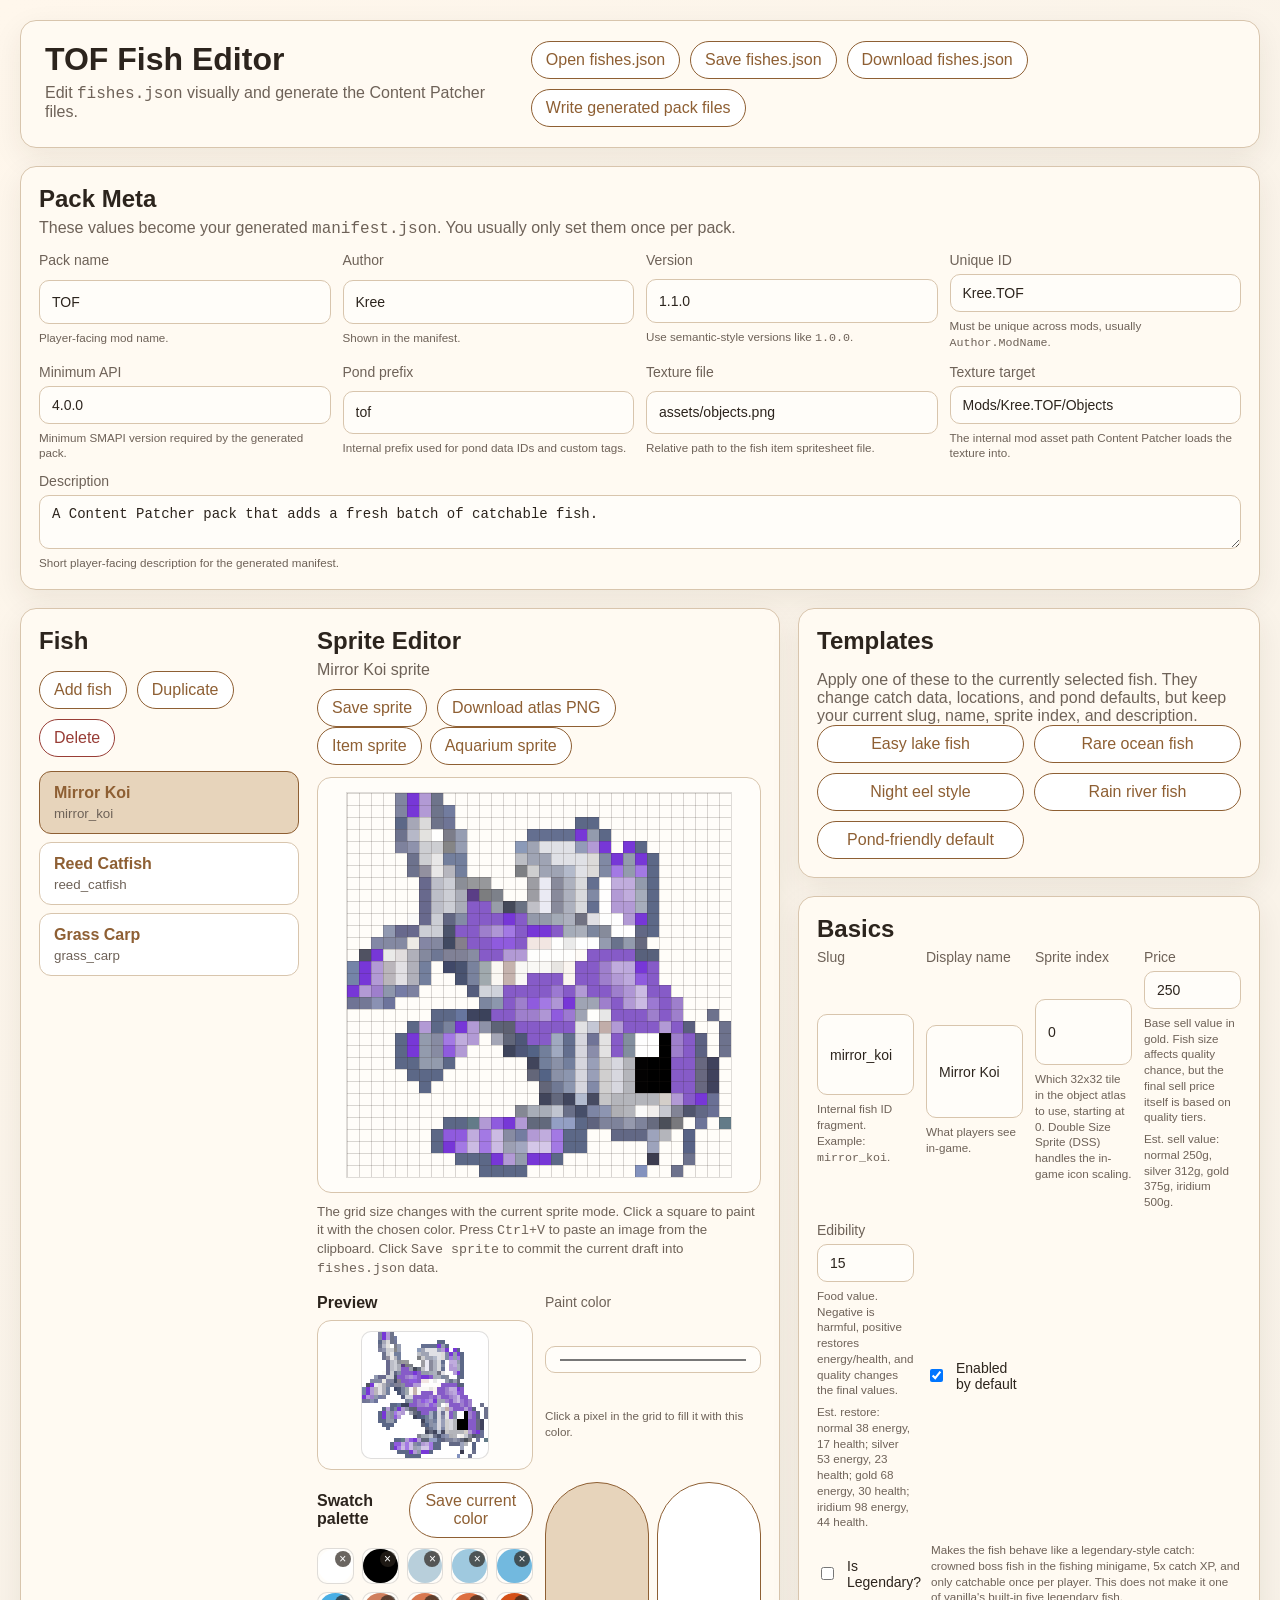
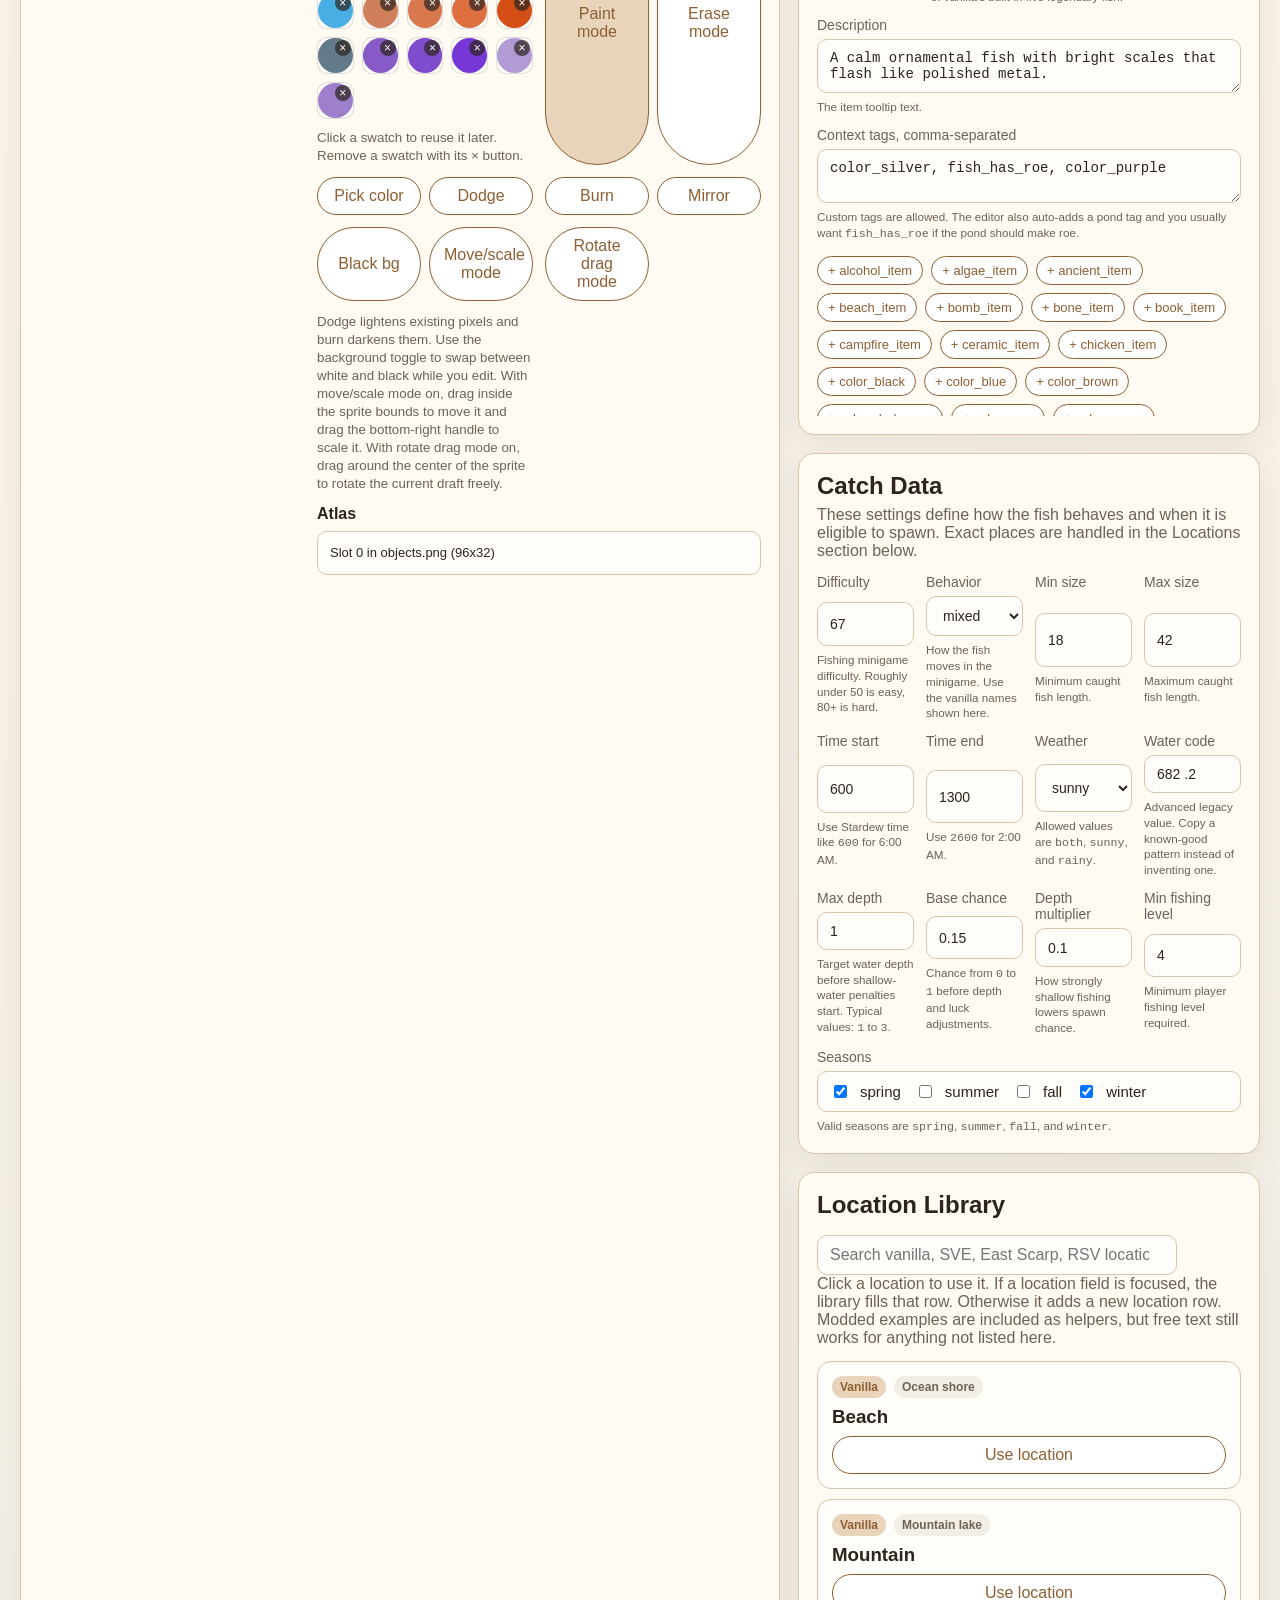
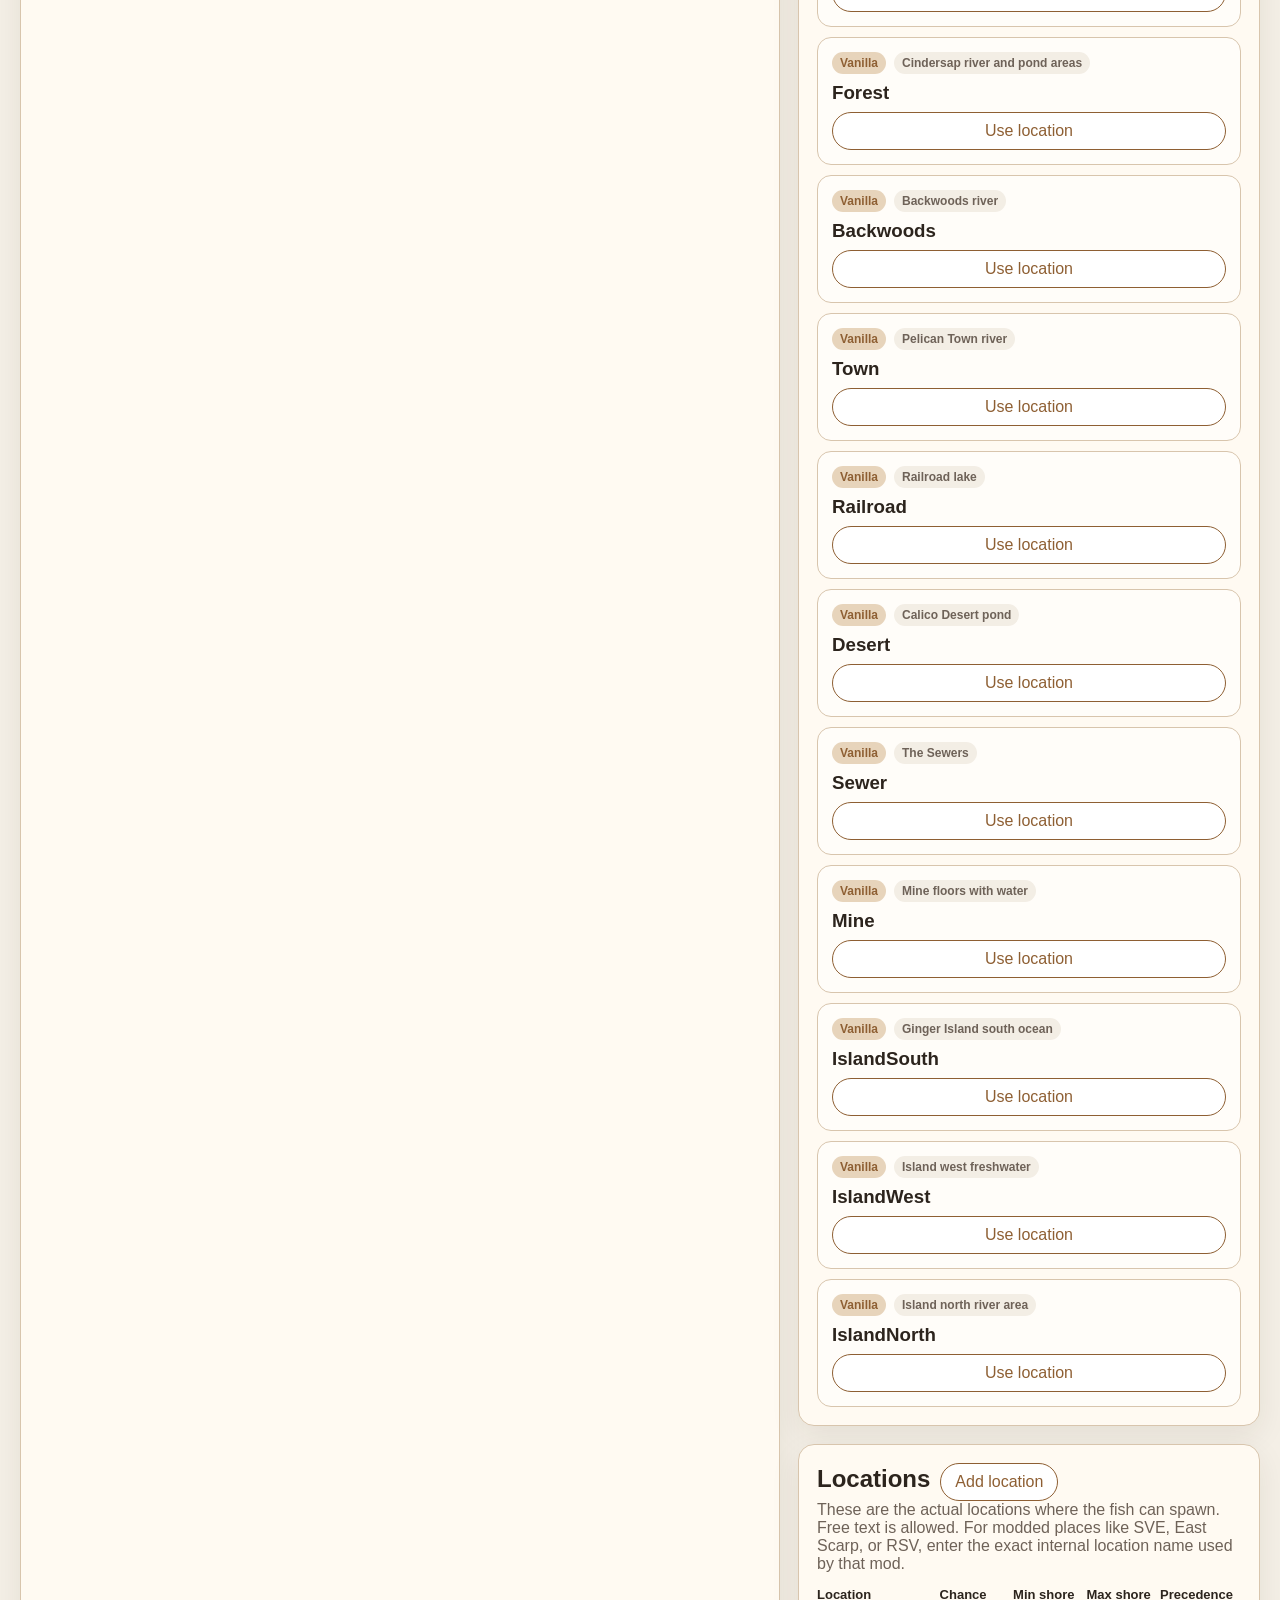
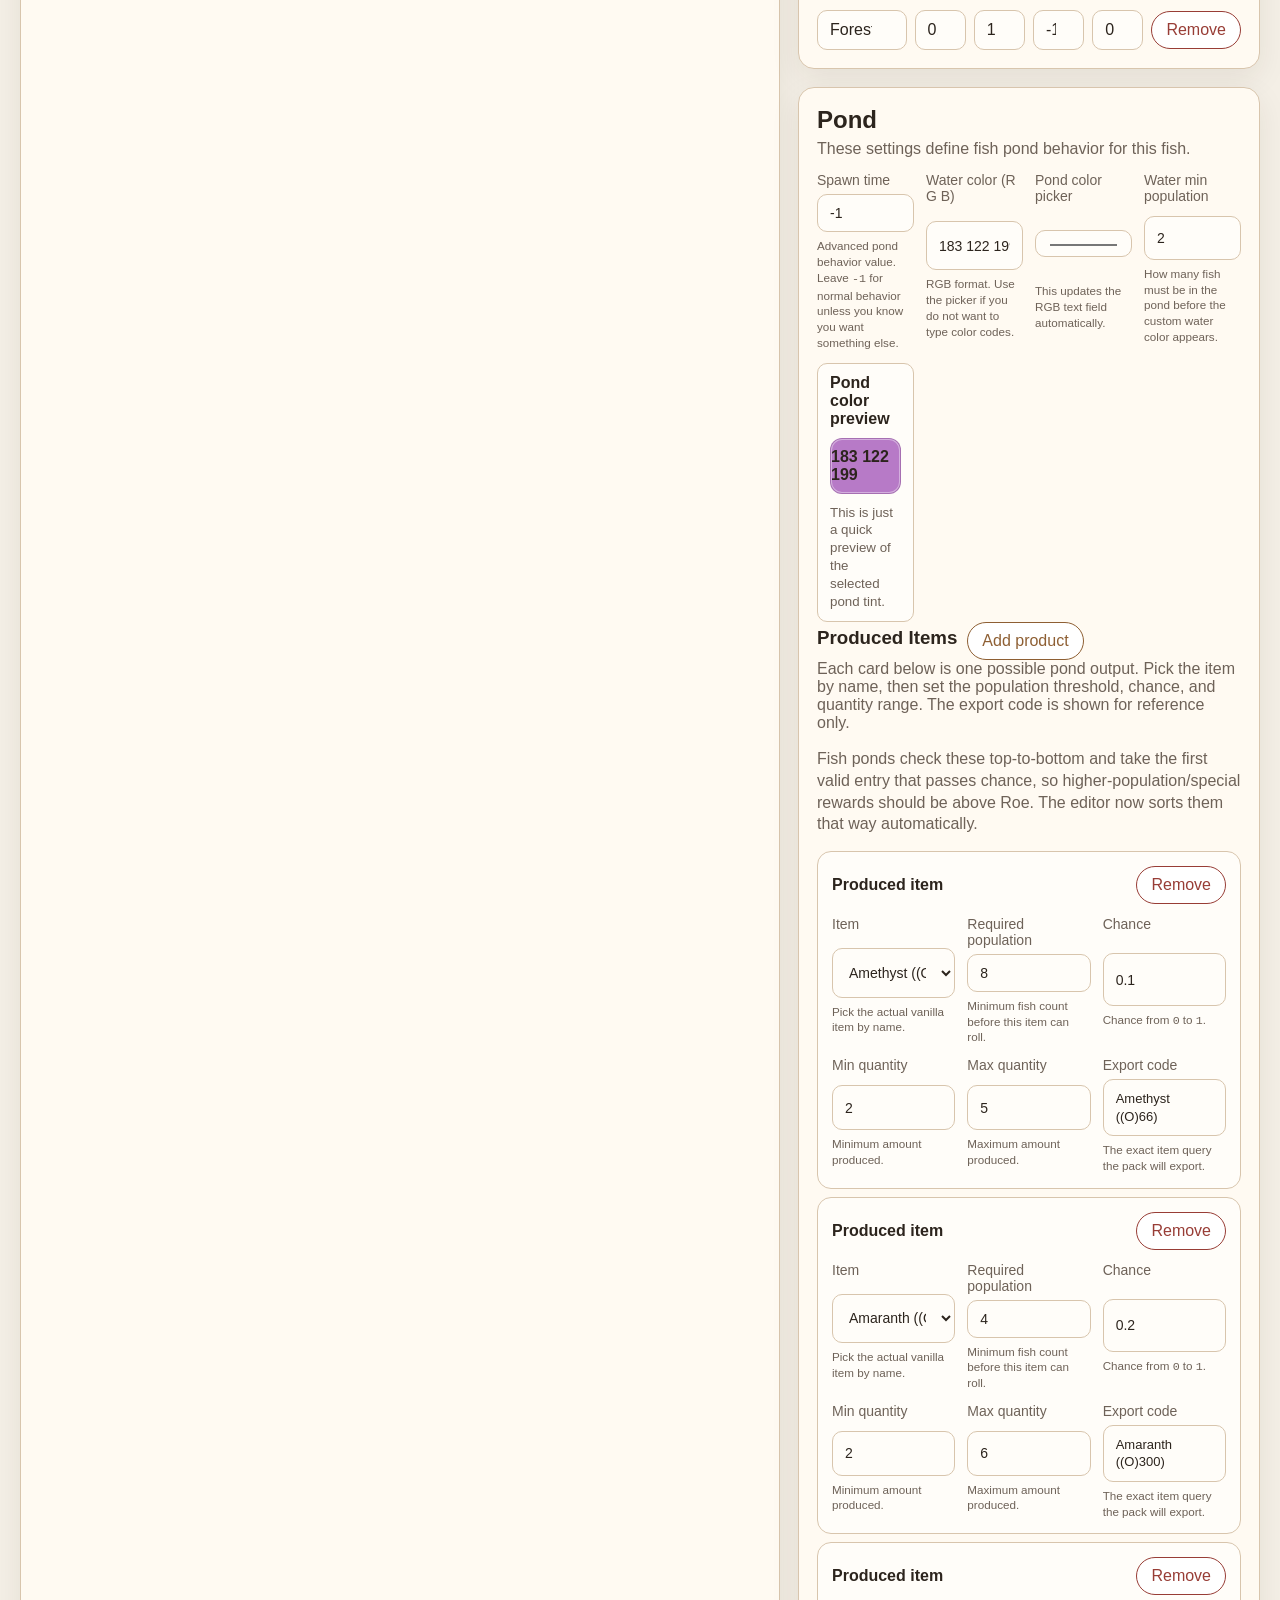
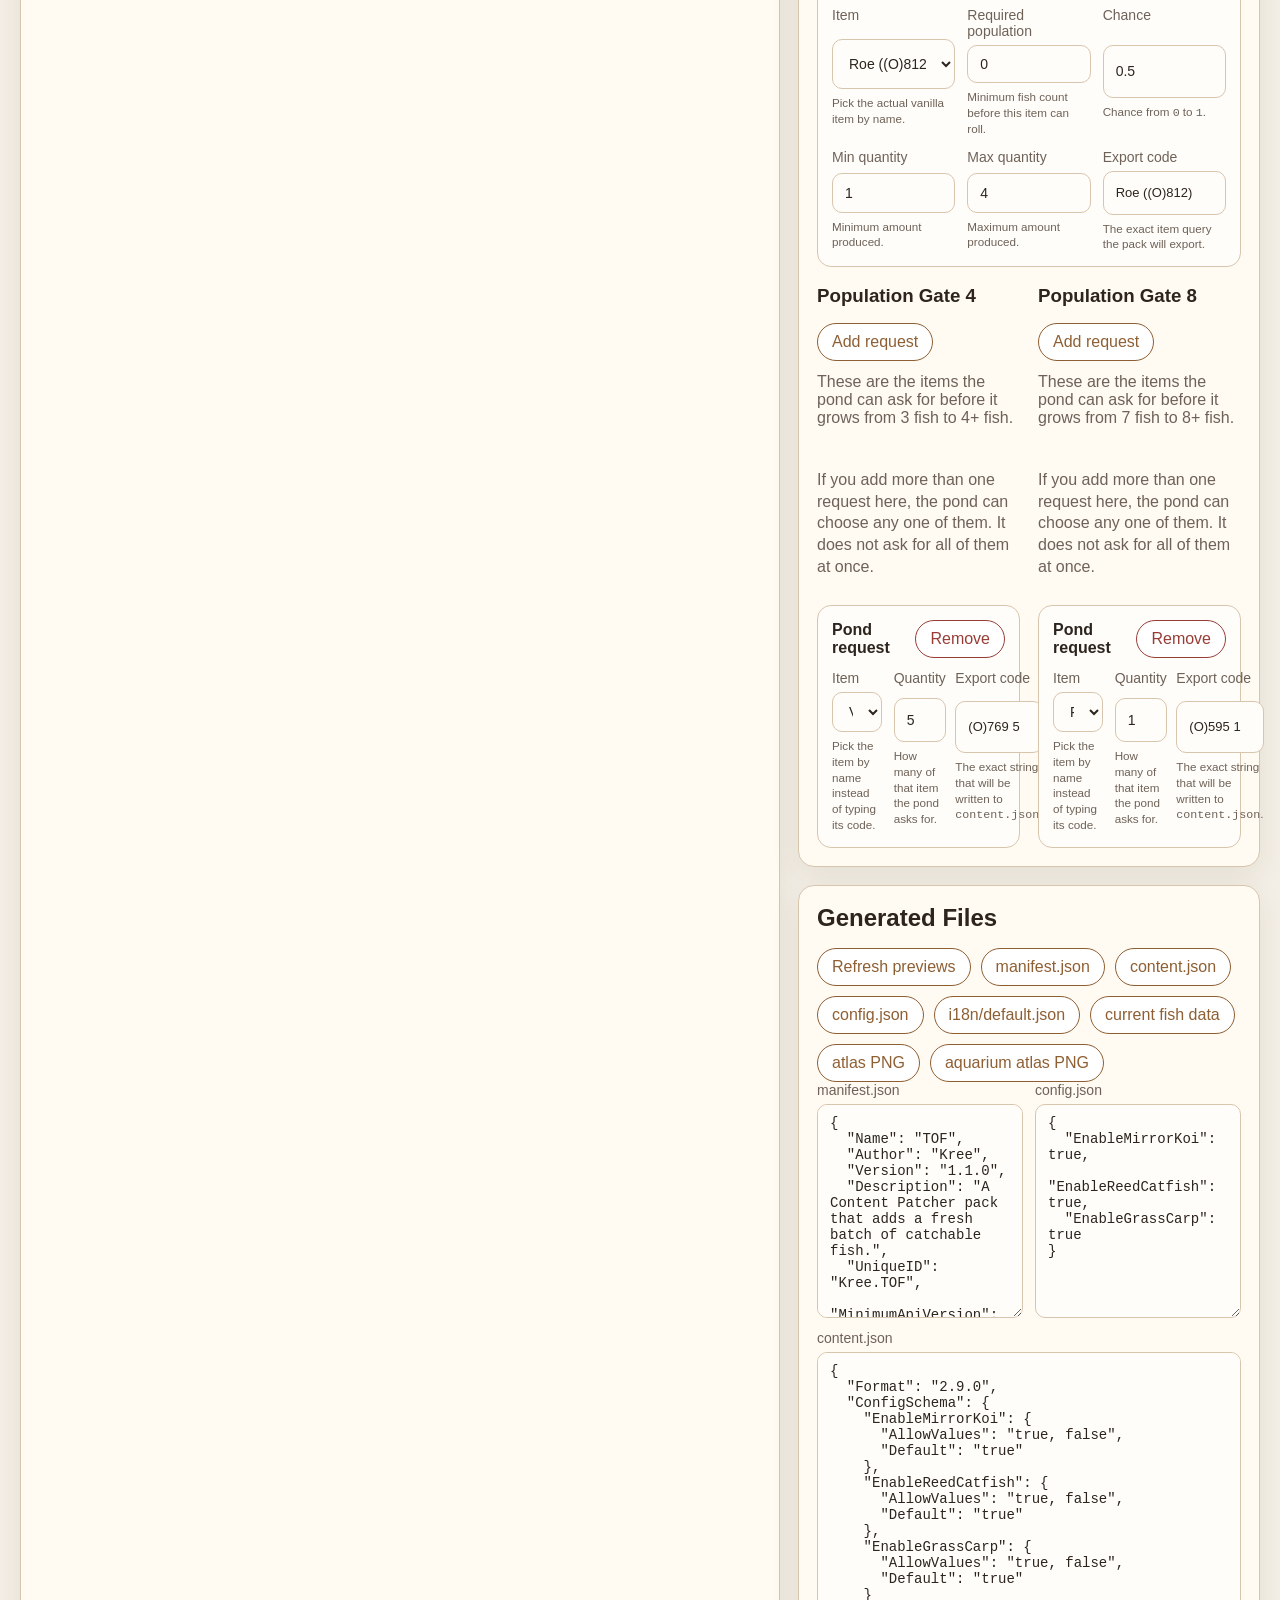
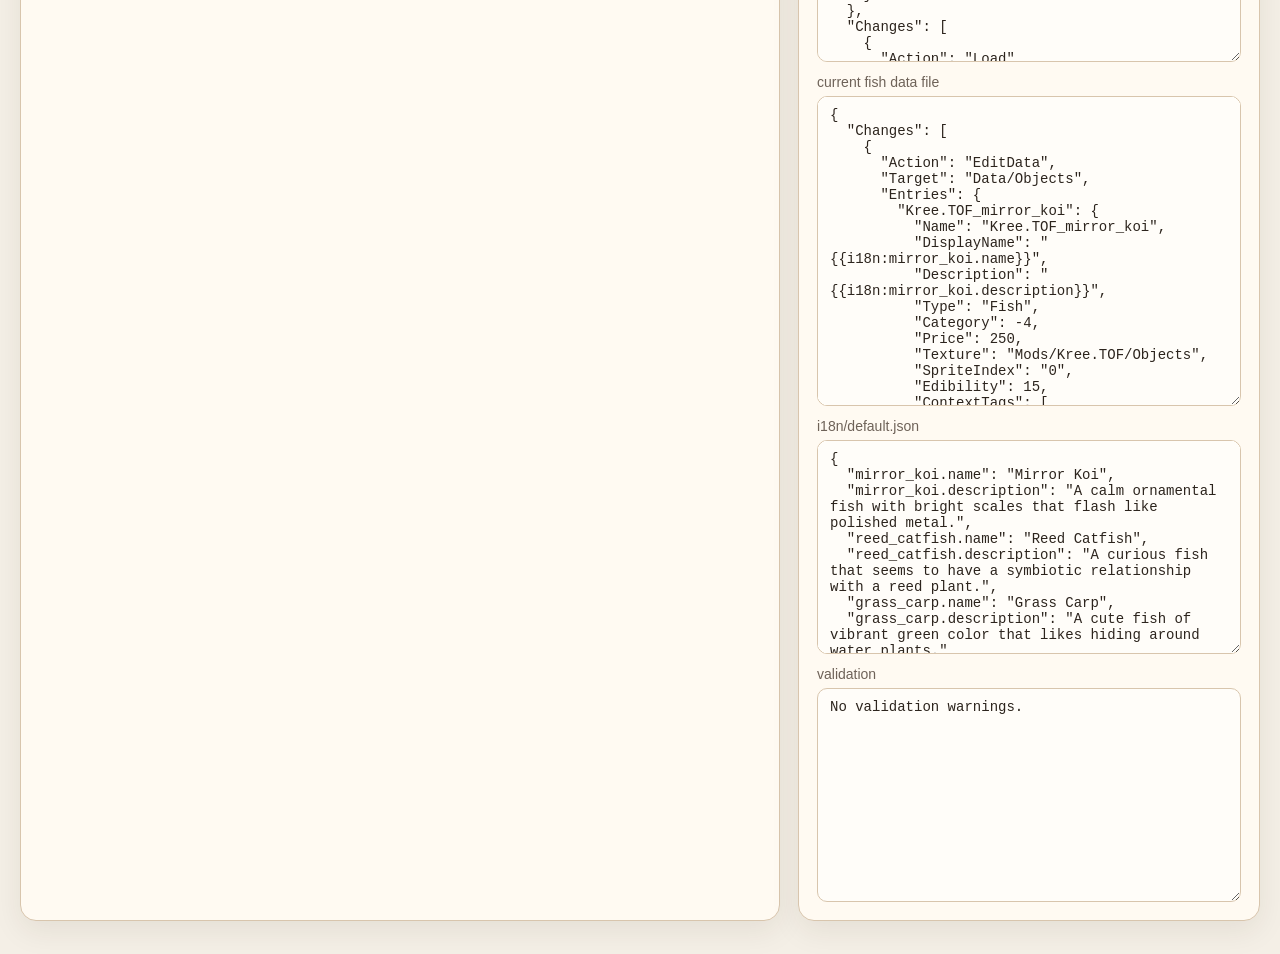
==== commit f345f431: "Added mods" ====
--- a/TOF/editor/index.html
+++ b/TOF/editor/index.html
@@ -209,7 +209,7 @@
           <div class="grid">
             <label>Slug<input id="slug" type="text"><small class="hint">Internal fish ID fragment. Example: <code>mirror_koi</code>.</small></label>
             <label>Display name<input id="displayName" type="text"><small class="hint">What players see in-game.</small></label>
-            <label>Sprite index<input id="spriteIndex" type="number"><small class="hint">Which 32x32 tile in the object atlas to use, starting at 0. ScaleUp handles the in-game object scaling.</small></label>
+            <label>Sprite index<input id="spriteIndex" type="number"><small class="hint">Which 32x32 tile in the object atlas to use, starting at 0. Double Size Sprite (DSS) handles the in-game icon scaling.</small></label>
             <label>Price<input id="price" type="number"><small class="hint">Base sell value in gold. Fish size affects quality chance, but the final sell price itself is based on quality tiers.</small><small id="priceEstimate" class="hint">Est. sell value: normal 0g, silver 0g, gold 0g, iridium 0g.</small></label>
             <label>Edibility<input id="edibility" type="number"><small class="hint">Food value. Negative is harmful, positive restores energy/health, and quality changes the final values.</small><small id="edibilityEstimate" class="hint">Est. restore: normal 0 energy, 0 health; silver 0 energy, 0 health; gold 0 energy, 0 health; iridium 0 energy, 0 health.</small></label>
             <label class="checkbox"><input id="enabledByDefault" type="checkbox"> Enabled by default</label>
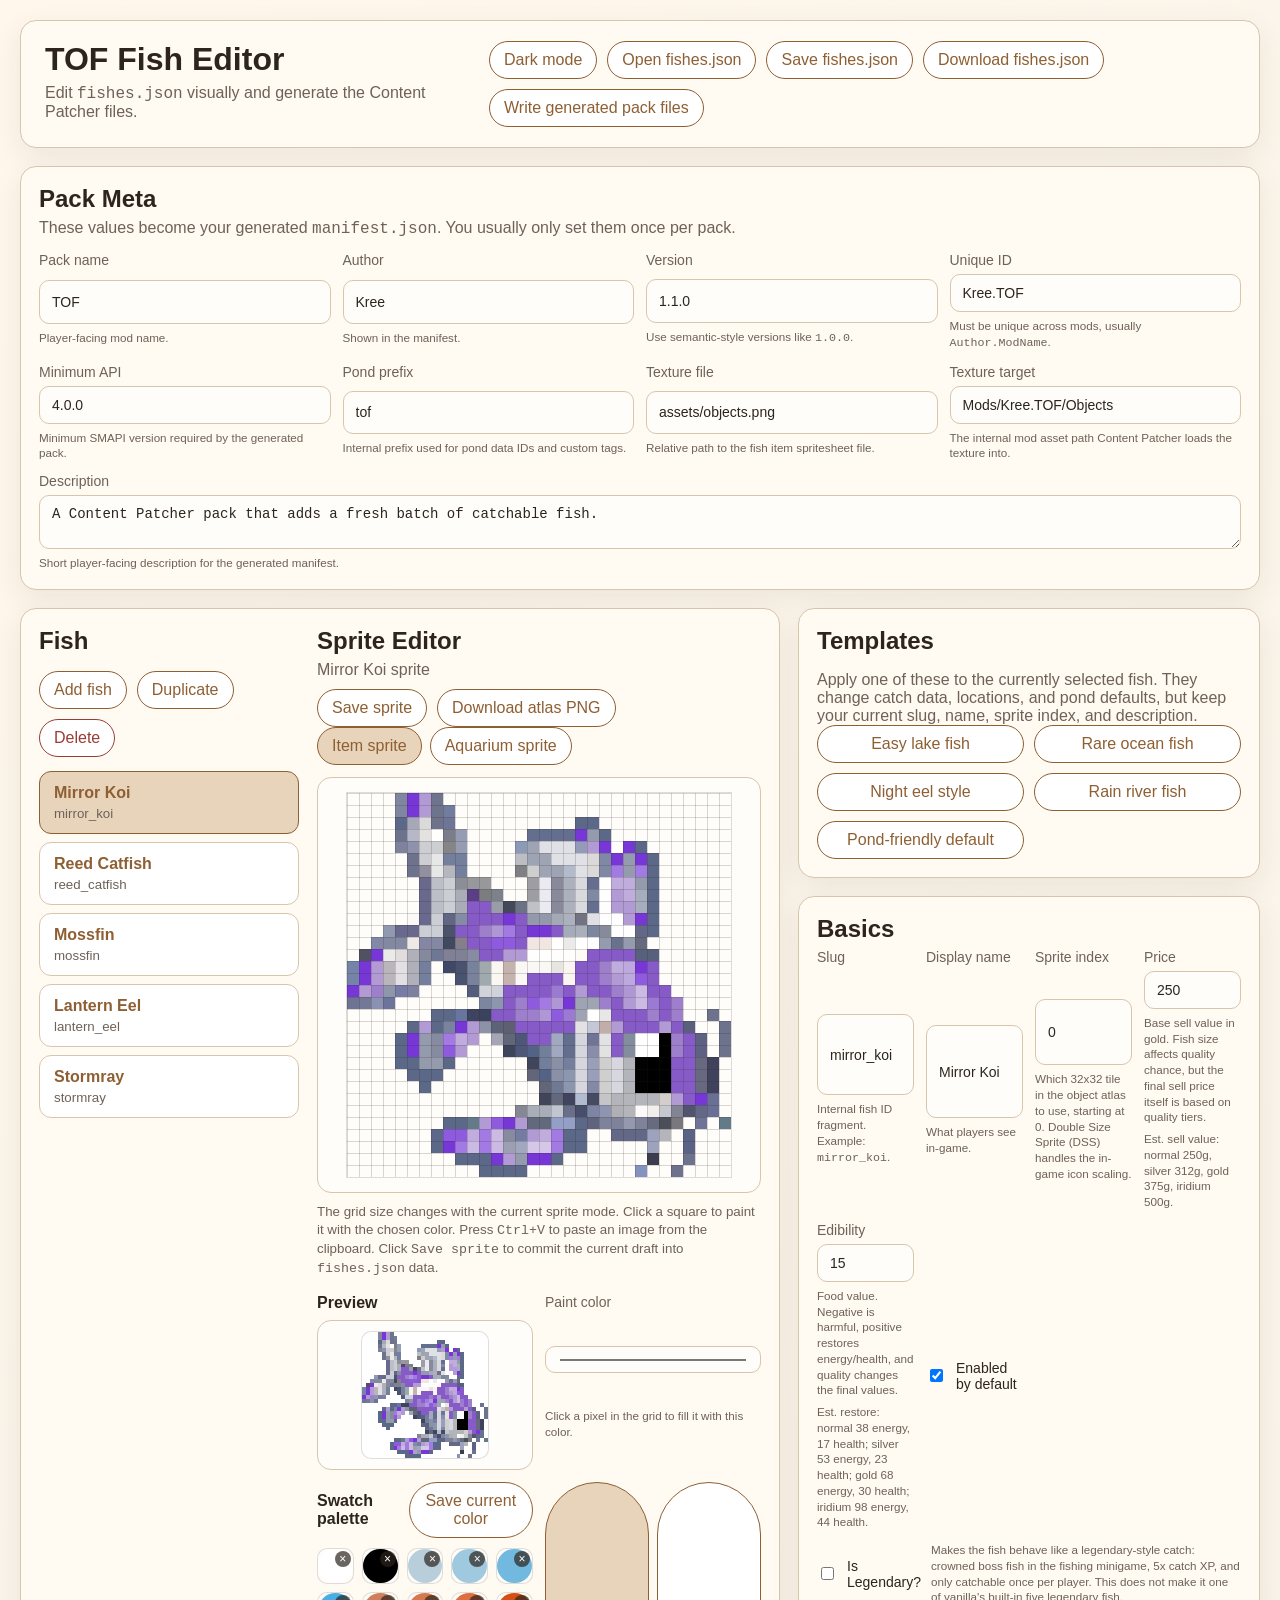
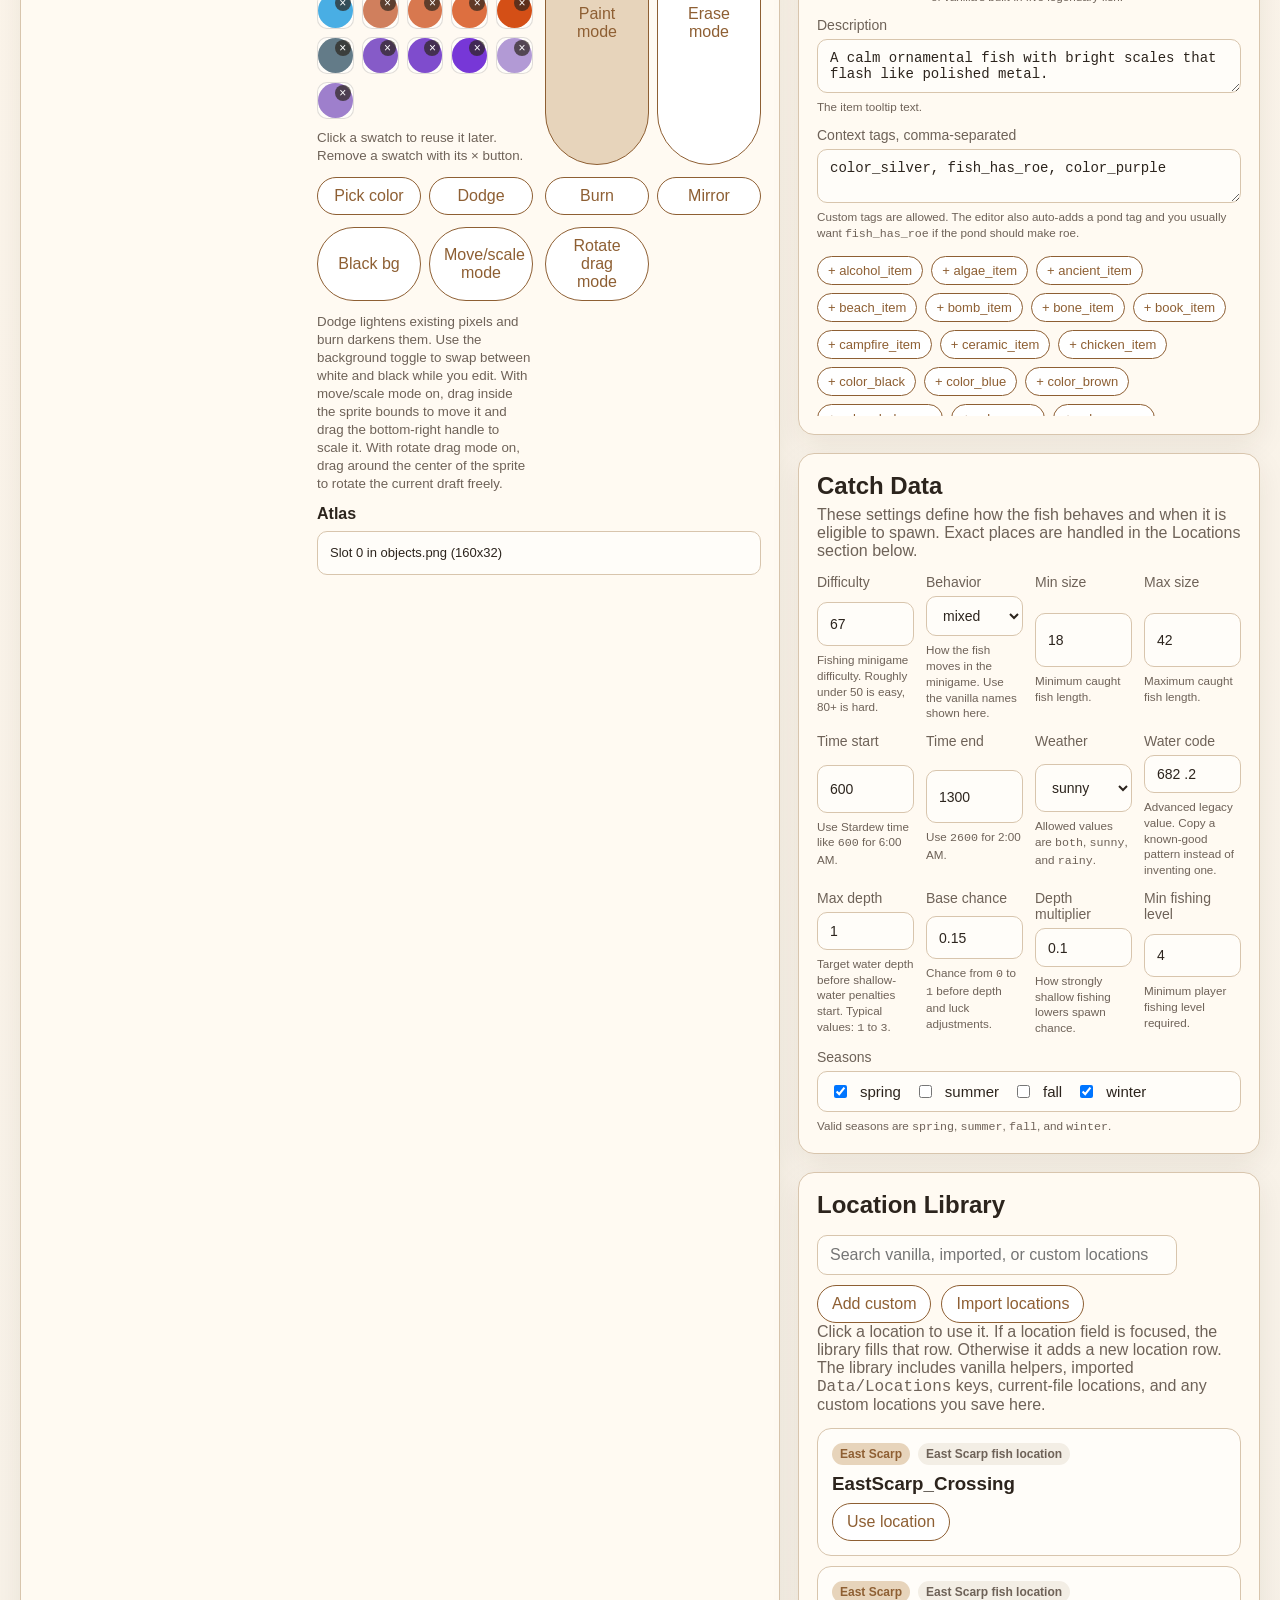
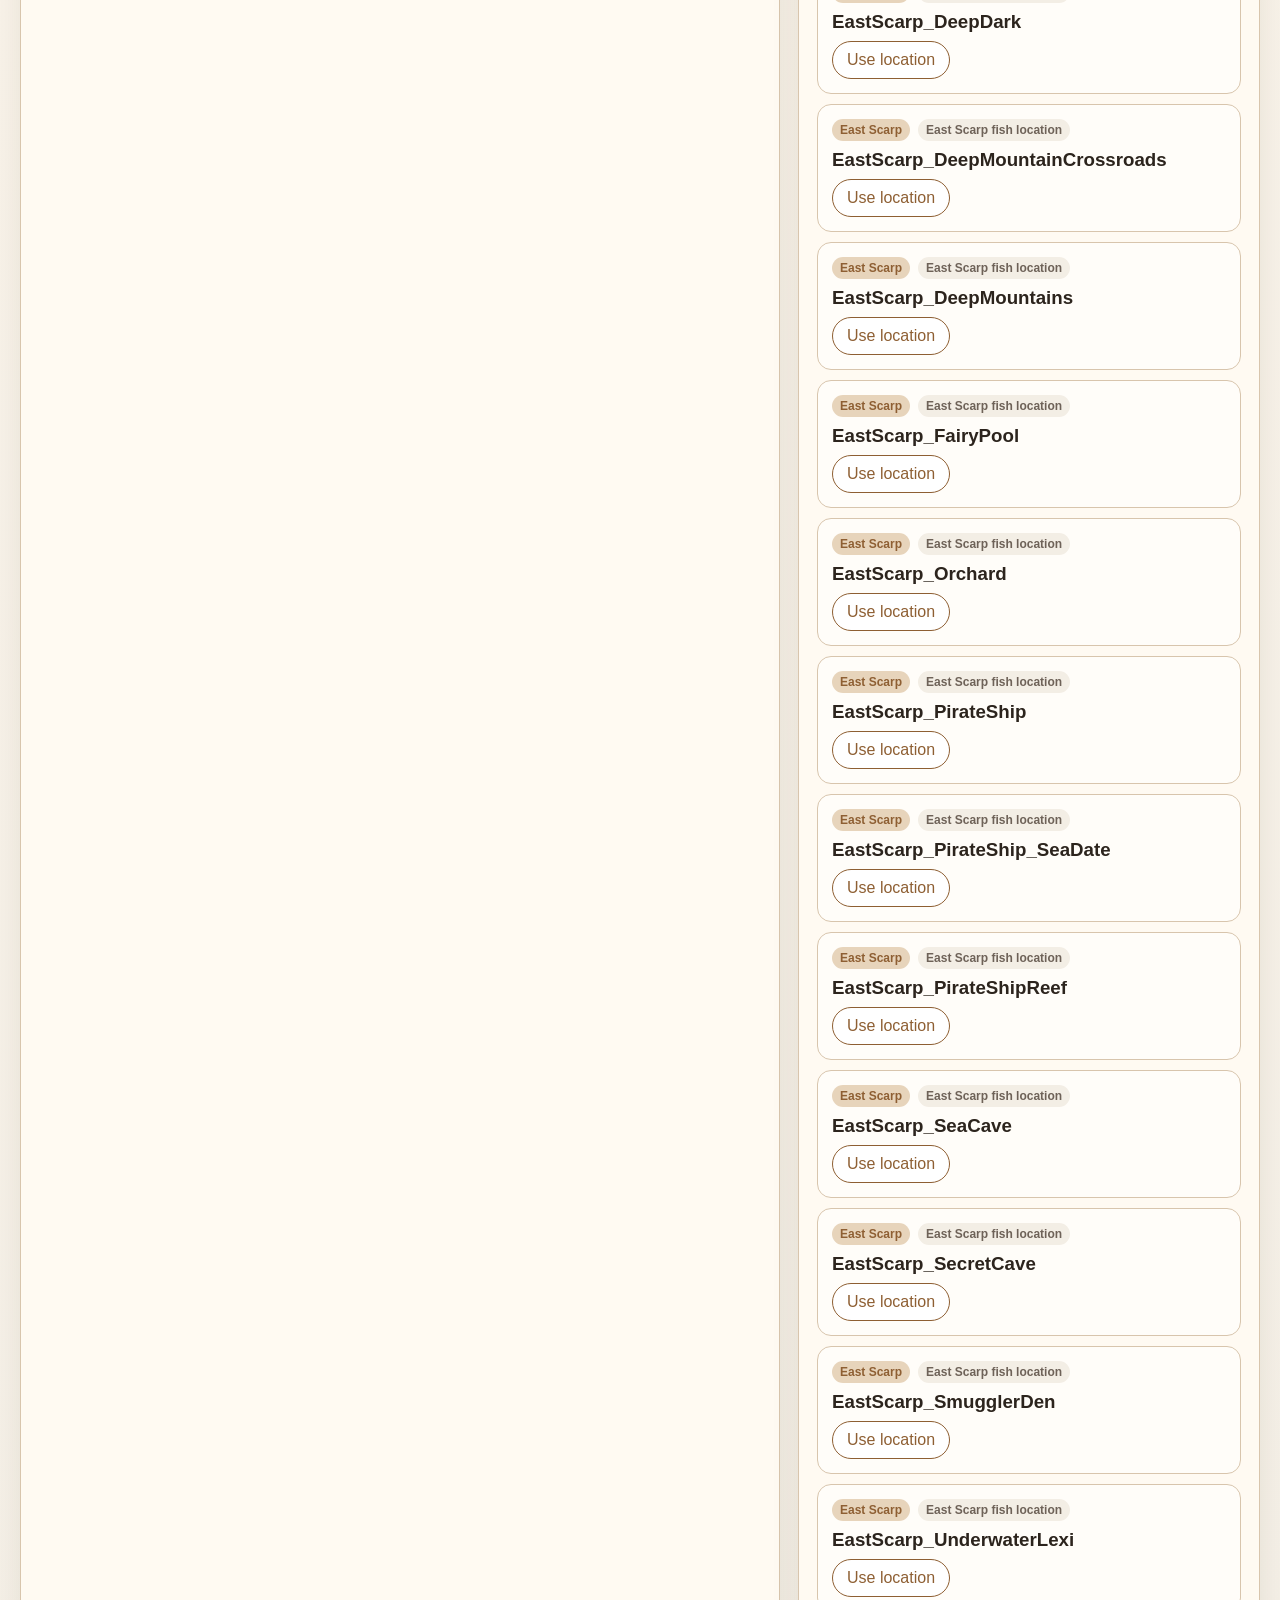
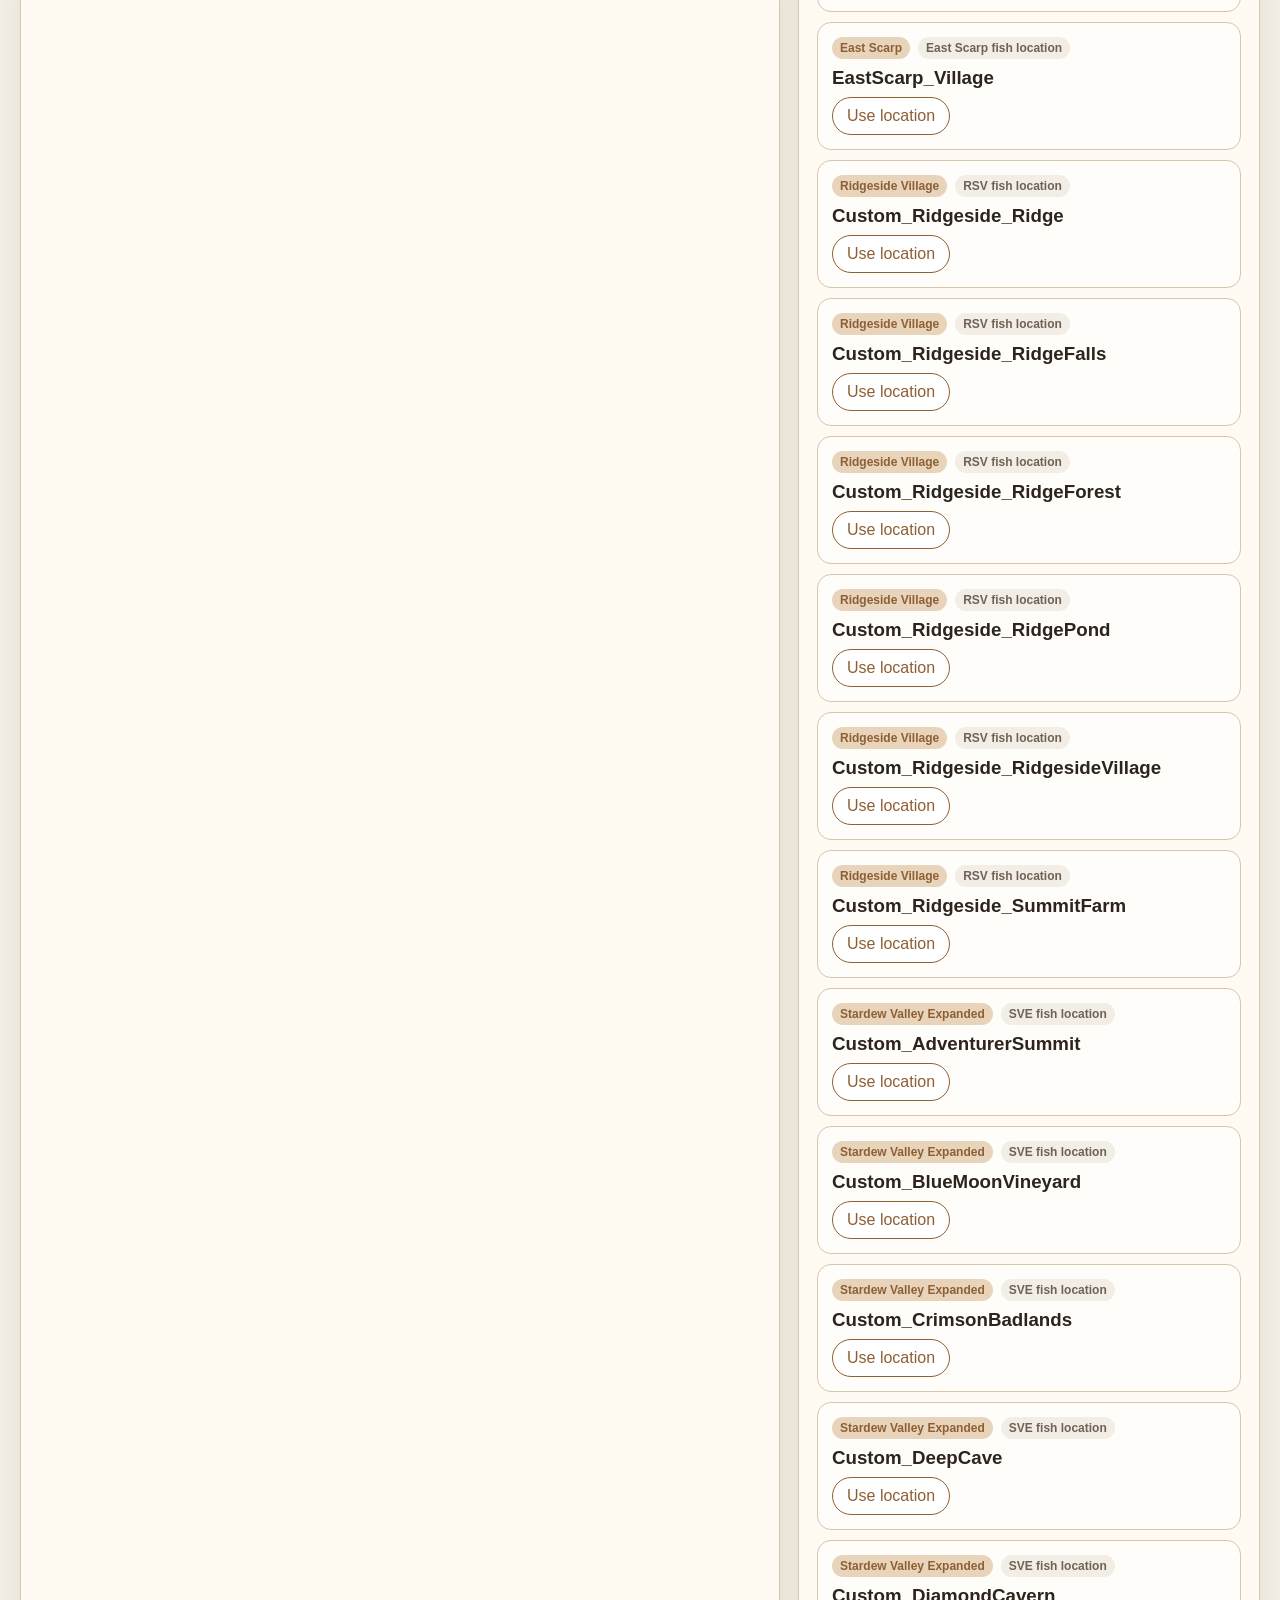
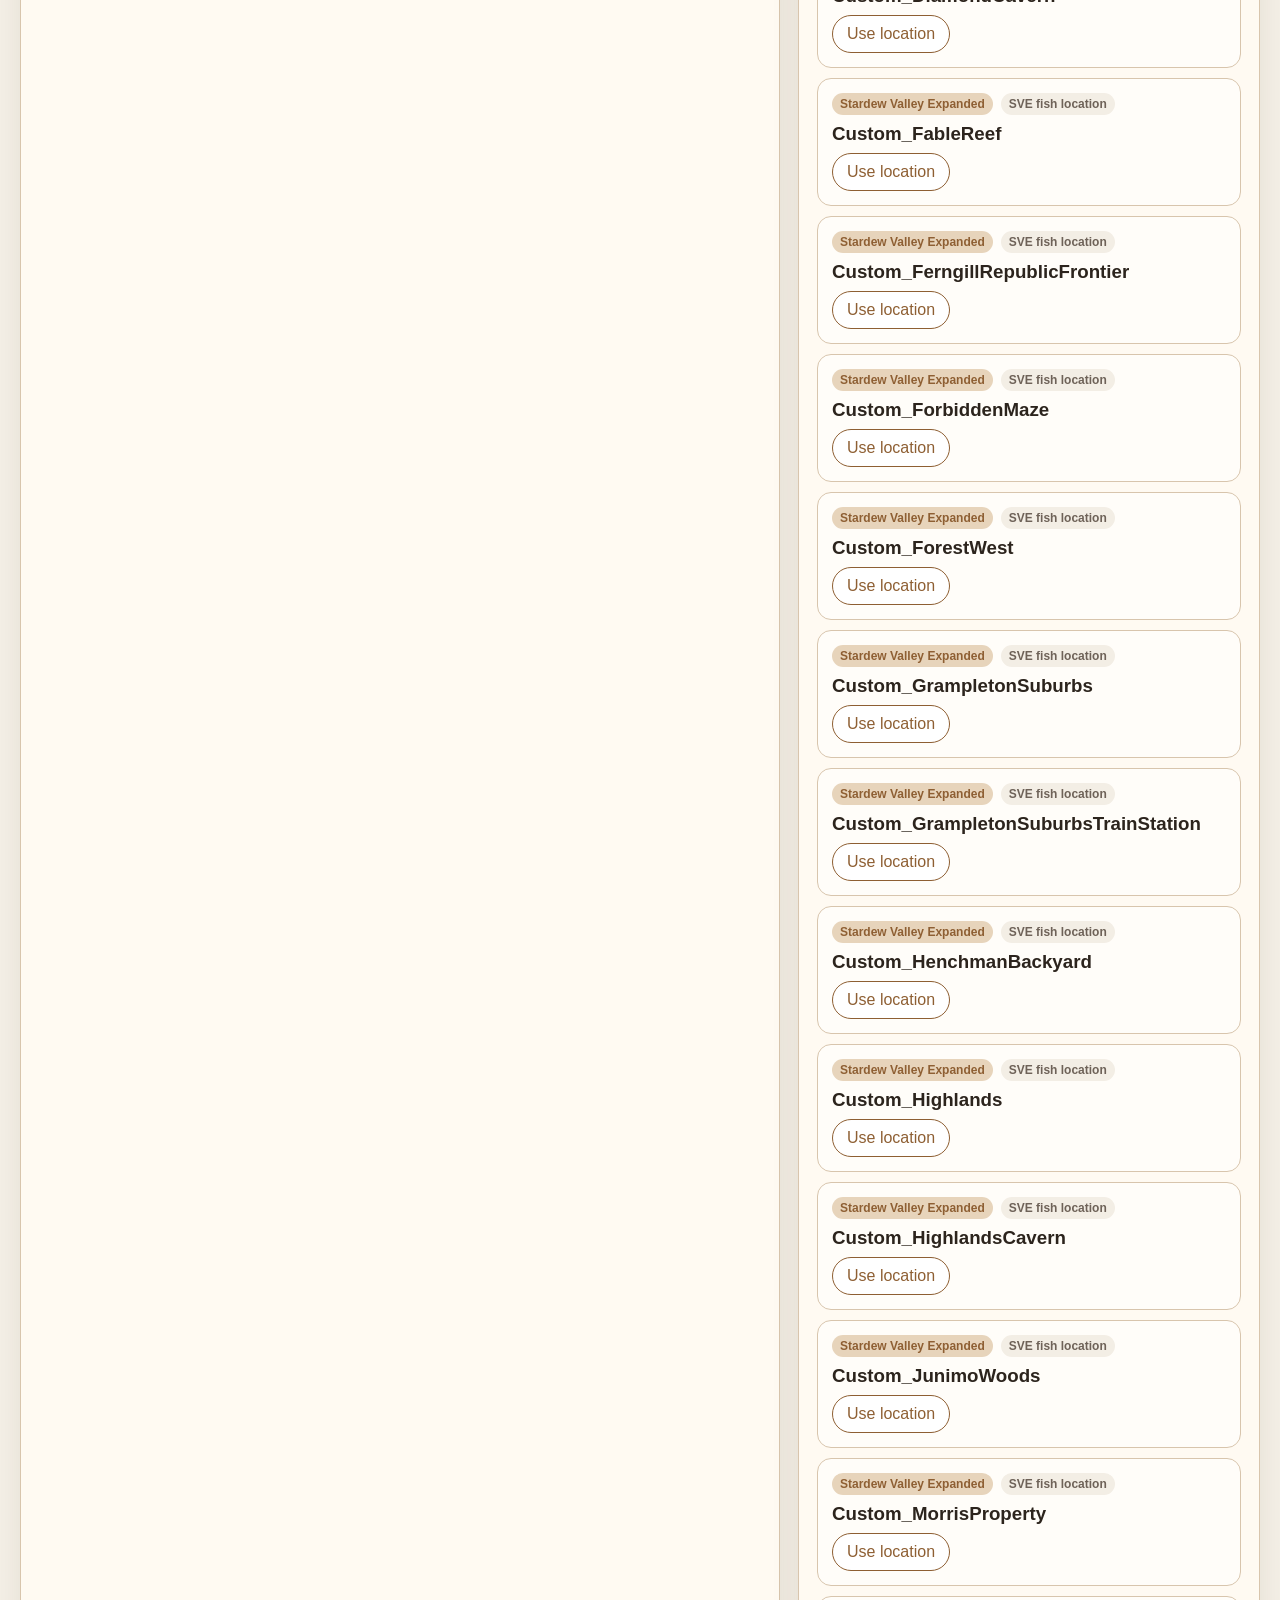
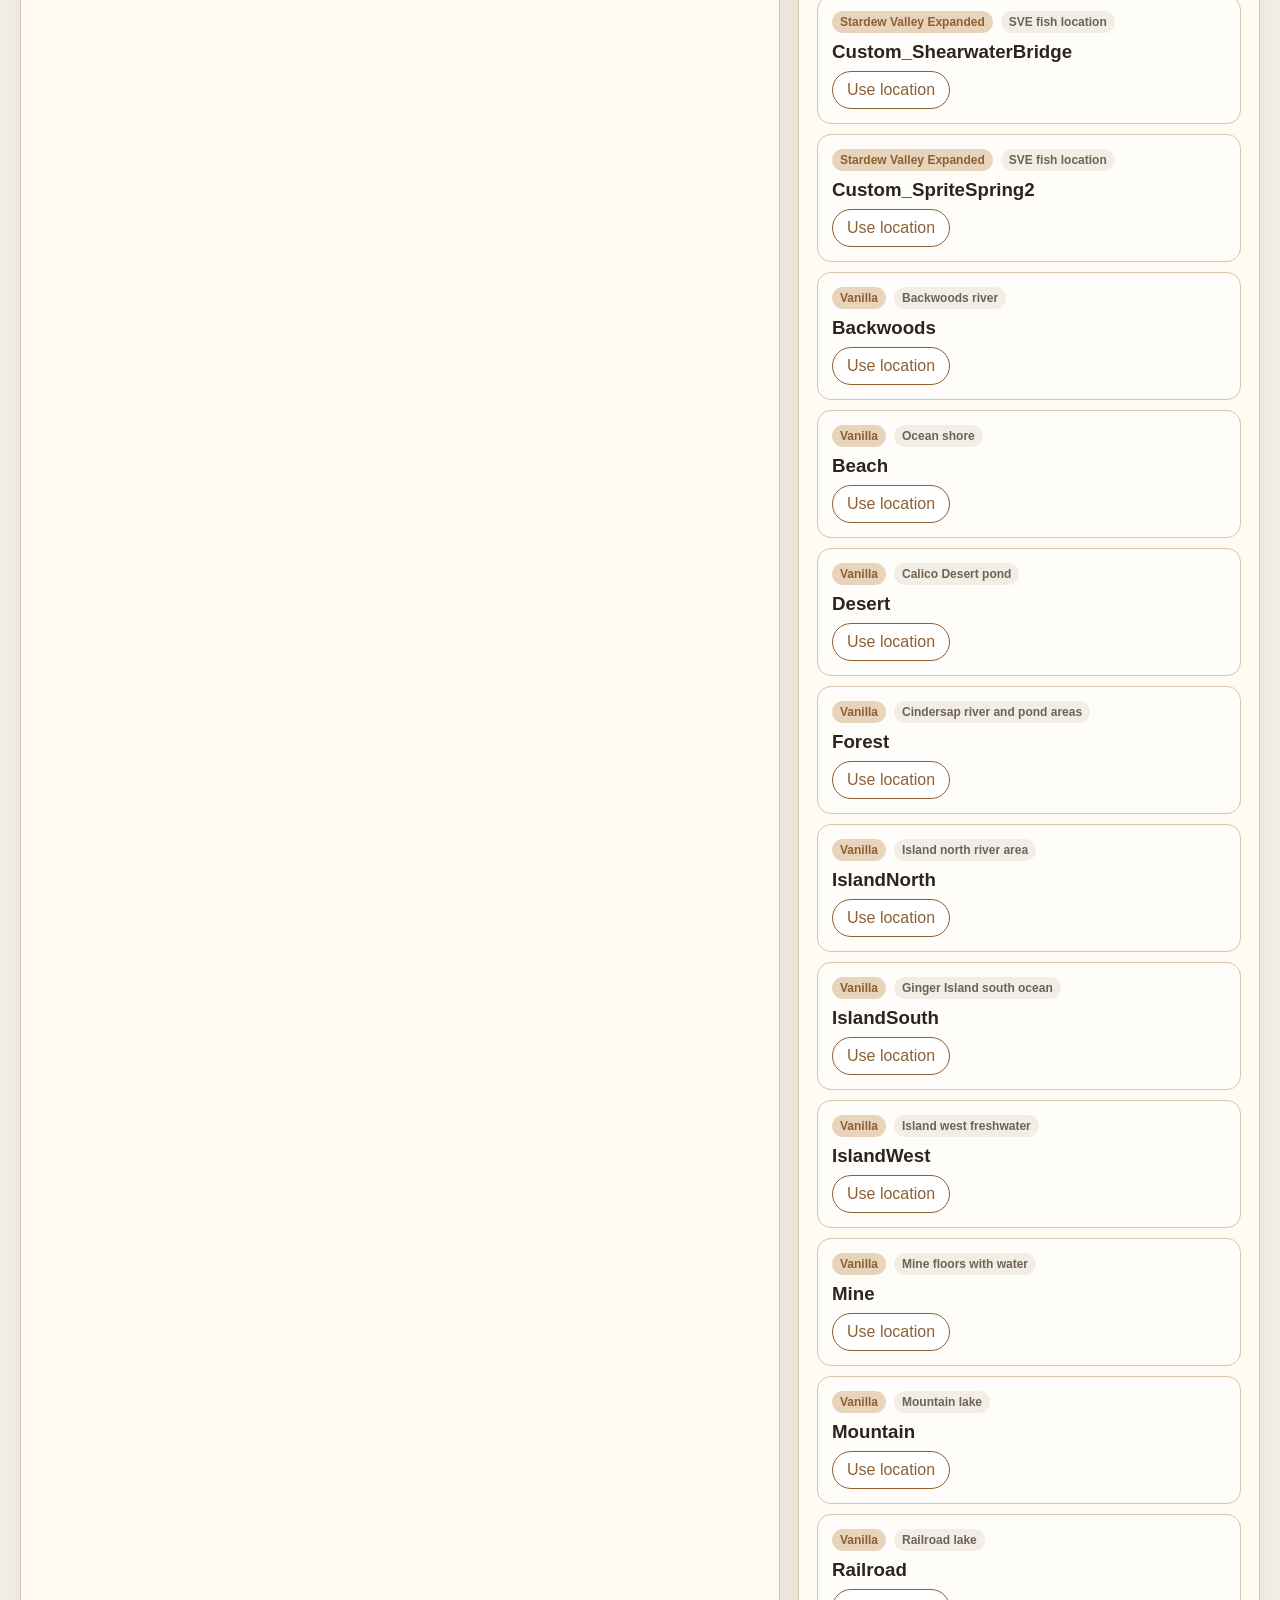
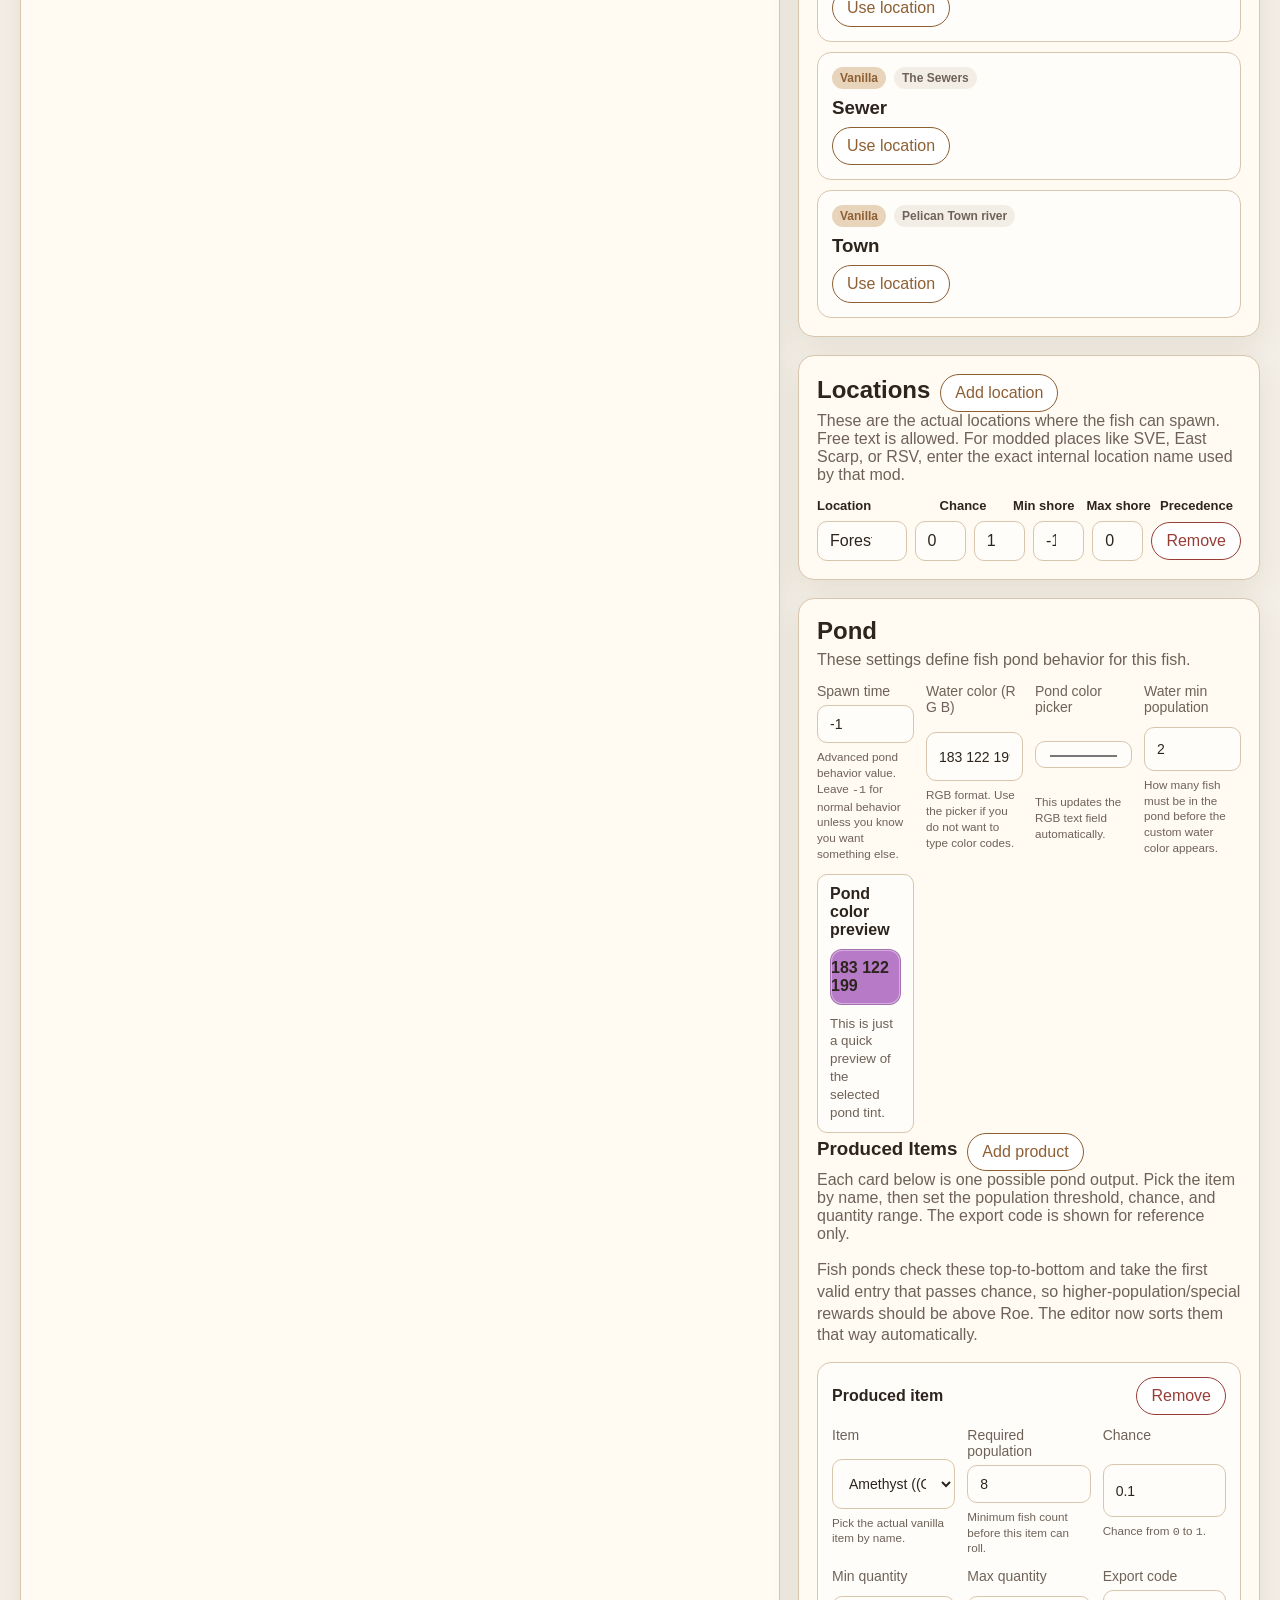
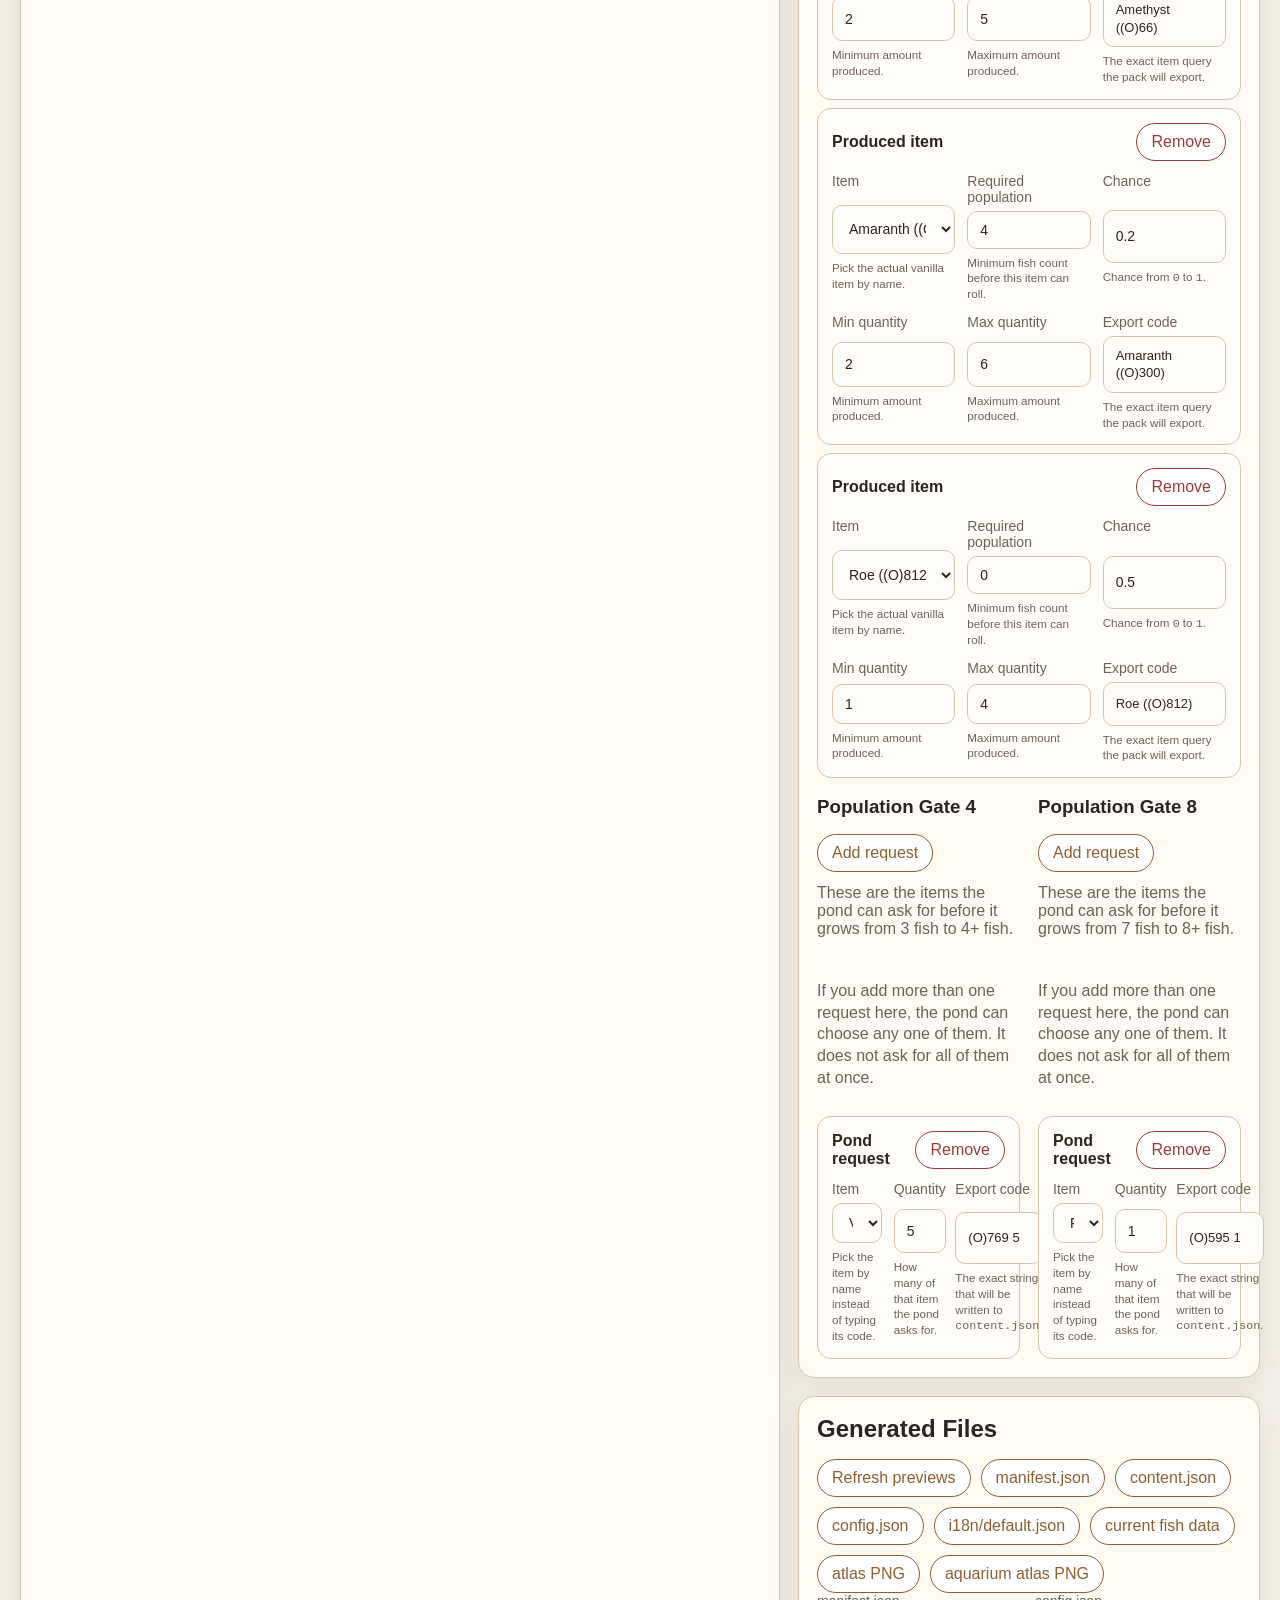
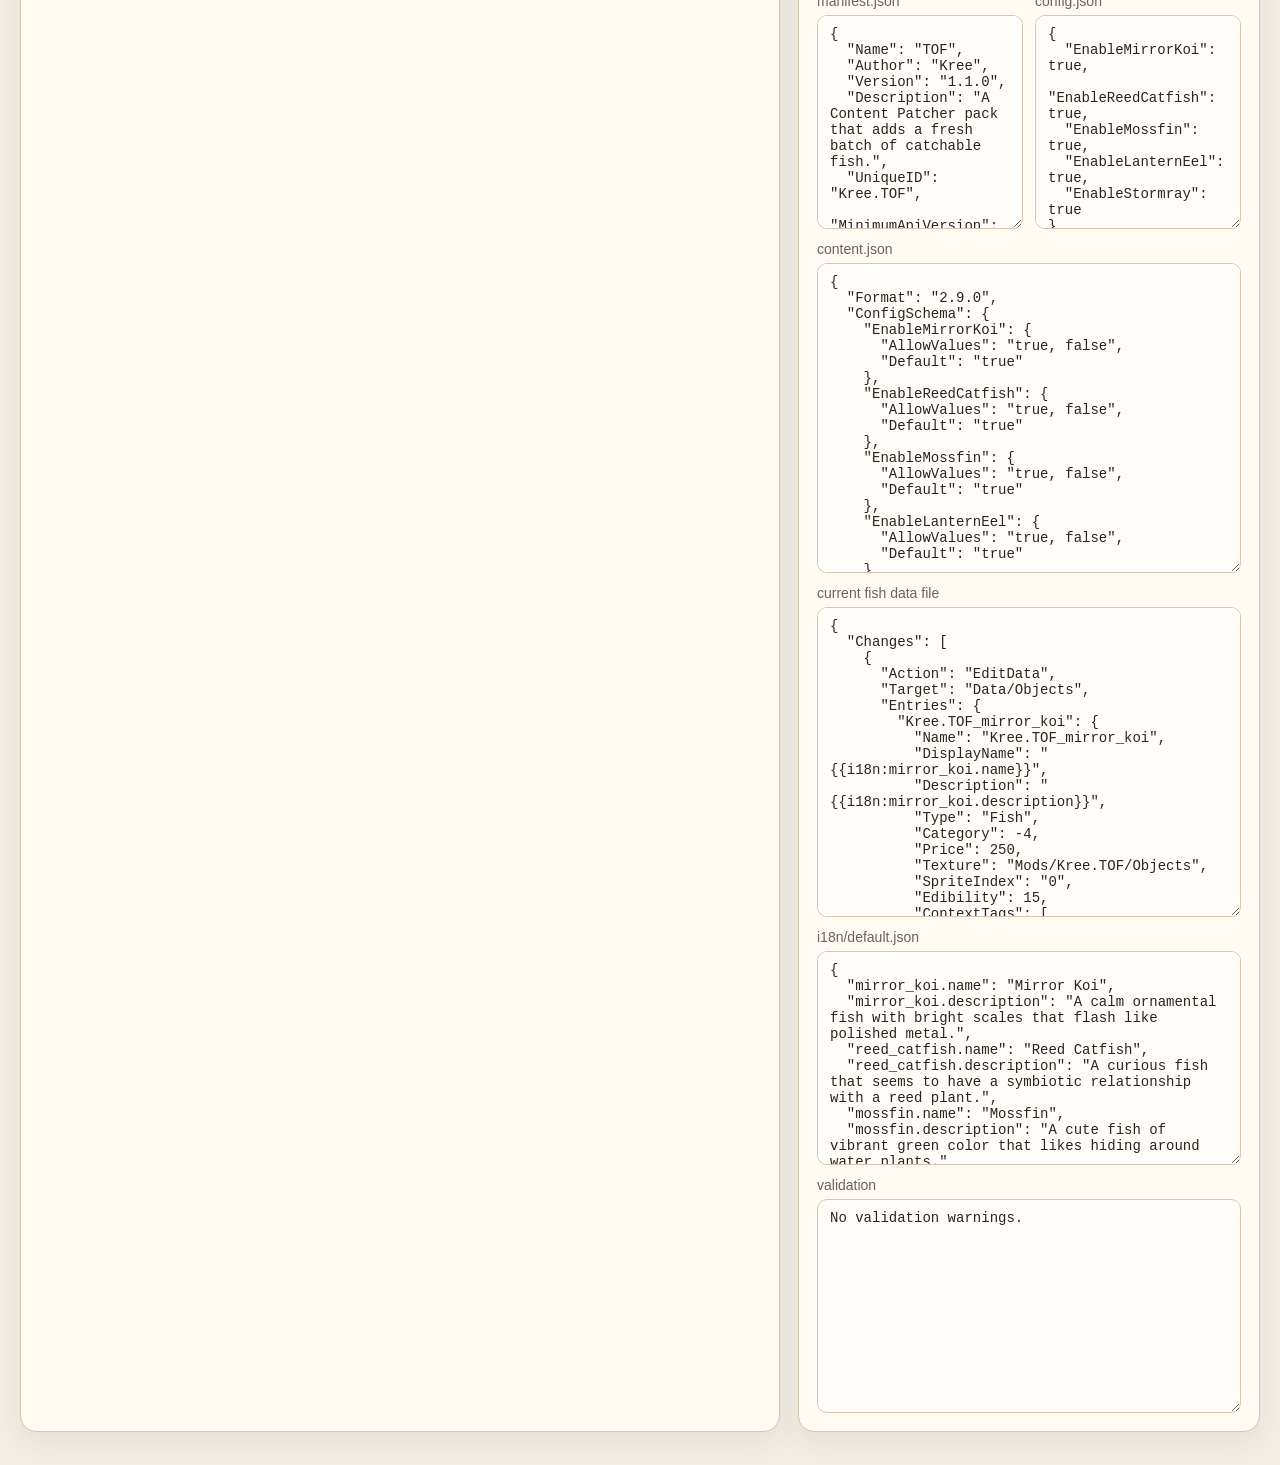
==== commit d32277c2: "Update TOF fish editor for 1.1.0" ====
--- a/TOF/editor/index.html
+++ b/TOF/editor/index.html
@@ -14,6 +14,7 @@
         <p>Edit <code>fishes.json</code> visually and generate the Content Patcher files.</p>
       </div>
       <div class="toolbar">
+        <button id="theme-toggle" type="button" aria-pressed="false">Dark mode</button>
         <button id="open-source">Open fishes.json</button>
         <button id="save-source">Save fishes.json</button>
         <button id="download-source">Download fishes.json</button>
@@ -268,9 +269,11 @@
         <section class="card">
           <div class="section-head">
             <h2>Location Library</h2>
-            <input id="locationLibrarySearch" class="library-search" type="search" placeholder="Search vanilla, SVE, East Scarp, RSV locations">
-          </div>
-          <p class="section-copy">Click a location to use it. If a location field is focused, the library fills that row. Otherwise it adds a new location row. Modded examples are included as helpers, but free text still works for anything not listed here.</p>
+            <input id="locationLibrarySearch" class="library-search" type="search" placeholder="Search vanilla, imported, or custom locations">
+            <button id="add-custom-location" type="button">Add custom</button>
+            <button id="import-location-data" type="button">Import locations</button>
+          </div>
+          <p class="section-copy">Click a location to use it. If a location field is focused, the library fills that row. Otherwise it adds a new location row. The library includes vanilla helpers, imported <code>Data/Locations</code> keys, current-file locations, and any custom locations you save here.</p>
           <div id="locationLibraryList" class="library-list"></div>
         </section>
 
--- a/TOF/editor/styles.css
+++ b/TOF/editor/styles.css
@@ -1,6 +1,9 @@
 :root {
   --bg: #f4efe6;
   --card: #fffaf2;
+  --field: #fffdf9;
+  --button-bg: #fff;
+  --button-hover: #f8efe4;
   --ink: #2c241d;
   --muted: #6e6258;
   --accent: #8e5f33;
@@ -13,6 +16,21 @@
   --sans: "Segoe UI", "Trebuchet MS", sans-serif;
 }
 
+body[data-theme="dark"] {
+  --bg: #12100e;
+  --card: #1d1814;
+  --field: #16120f;
+  --button-bg: #241d18;
+  --button-hover: #33271f;
+  --ink: #f3e5d2;
+  --muted: #b7a795;
+  --accent: #e7ad6f;
+  --accent-soft: #3b2b1f;
+  --danger: #ff8f86;
+  --line: #4a3829;
+  --shadow: 0 14px 34px rgba(0, 0, 0, 0.35);
+}
+
 * {
   box-sizing: border-box;
 }
@@ -26,6 +44,12 @@
   font-family: var(--sans);
 }
 
+body[data-theme="dark"] {
+  background:
+    radial-gradient(circle at top left, #2a211b 0, #151210 40%),
+    linear-gradient(180deg, #1d1814 0, #100d0b 100%);
+}
+
 button,
 input,
 textarea,
@@ -33,6 +57,10 @@
   font: inherit;
 }
 
+body[data-theme="dark"] input[type="color"] {
+  color-scheme: dark;
+}
+
 .shell {
   max-width: 1800px;
   margin: 0 auto;
@@ -121,7 +149,7 @@
 .fish-item {
   width: 100%;
   text-align: left;
-  background: #fff;
+  background: var(--button-bg);
   border: 1px solid var(--line);
   border-radius: 12px;
   padding: 12px 14px;
@@ -168,7 +196,7 @@
   border: 1px solid var(--line);
   border-radius: 10px;
   padding: 10px 12px;
-  background: #fffdf9;
+  background: var(--field);
   color: var(--ink);
 }
 
@@ -179,7 +207,7 @@
 
 button {
   border: 1px solid var(--accent);
-  background: #fff;
+  background: var(--button-bg);
   color: var(--accent);
   border-radius: 999px;
   padding: 9px 14px;
@@ -187,7 +215,12 @@
 }
 
 button:hover {
-  background: #f8efe4;
+  background: var(--button-hover);
+}
+
+button.active,
+button[aria-pressed="true"] {
+  background: var(--accent-soft);
 }
 
 button.danger {
@@ -242,7 +275,7 @@
   padding: 10px 12px;
   border: 1px solid var(--line);
   border-radius: 10px;
-  background: #fffdf9;
+  background: var(--field);
 }
 
 .output-grid {
@@ -262,7 +295,7 @@
   padding: 10px 12px;
   border: 1px solid var(--line);
   border-radius: 10px;
-  background: #fffdf9;
+  background: var(--field);
 }
 
 .color-preview-card strong {
@@ -308,12 +341,18 @@
   padding: 14px;
   border: 1px solid var(--line);
   border-radius: 14px;
-  background: #fffdf9;
+  background: var(--field);
 }
 
 .library-item h3,
 .library-item p {
   margin: 0;
+}
+
+.library-actions {
+  display: flex;
+  gap: 8px;
+  flex-wrap: wrap;
 }
 
 .library-meta {
@@ -343,7 +382,7 @@
   padding: 10px 12px;
   border: 1px solid var(--line);
   border-radius: 10px;
-  background: #fffdf9;
+  background: var(--field);
   color: var(--ink);
   font-size: 13px;
   line-height: 1.35;
@@ -365,7 +404,7 @@
   padding: 8px 10px;
   border: 1px solid var(--line);
   border-radius: 10px;
-  background: #fffdf9;
+  background: var(--field);
   color: var(--ink);
   font-size: 13px;
 }
@@ -380,7 +419,7 @@
   padding: 14px;
   border: 1px solid var(--line);
   border-radius: 14px;
-  background: #fffdf9;
+  background: var(--field);
 }
 
 .product-card-head {
@@ -418,7 +457,7 @@
   padding: 14px;
   border: 1px solid var(--line);
   border-radius: 14px;
-  background: #fffdf9;
+  background: var(--field);
 }
 
 .gate-card-head {
@@ -463,7 +502,7 @@
   place-items: center;
   border: 1px solid var(--line);
   border-radius: 14px;
-  background: #fffdf9;
+  background: var(--field);
 }
 
 .sprite-frame {
@@ -478,7 +517,7 @@
   box-sizing: content-box;
   border: 1px solid rgba(44, 36, 29, 0.15);
   border-radius: 0;
-  background: #fffdf9;
+  background: var(--field);
   cursor: crosshair;
   touch-action: none;
   user-select: none;
@@ -538,7 +577,7 @@
   border: 1px solid rgba(44, 36, 29, 0.15);
   border-radius: 10px;
   overflow: hidden;
-  background: #fffdf9;
+  background: var(--field);
 }
 
 .sprite-swatch-button {
@@ -614,7 +653,7 @@
   padding: 12px;
   border: 1px solid var(--line);
   border-radius: 14px;
-  background: #fffdf9;
+  background: var(--field);
 }
 
 .section-head.compact {
@@ -648,7 +687,7 @@
 .aquarium-frame-thumb {
   display: block;
   image-rendering: pixelated;
-  background: #fff;
+  background: var(--button-bg);
   border: 1px solid rgba(44, 36, 29, 0.15);
   border-radius: 8px;
 }
